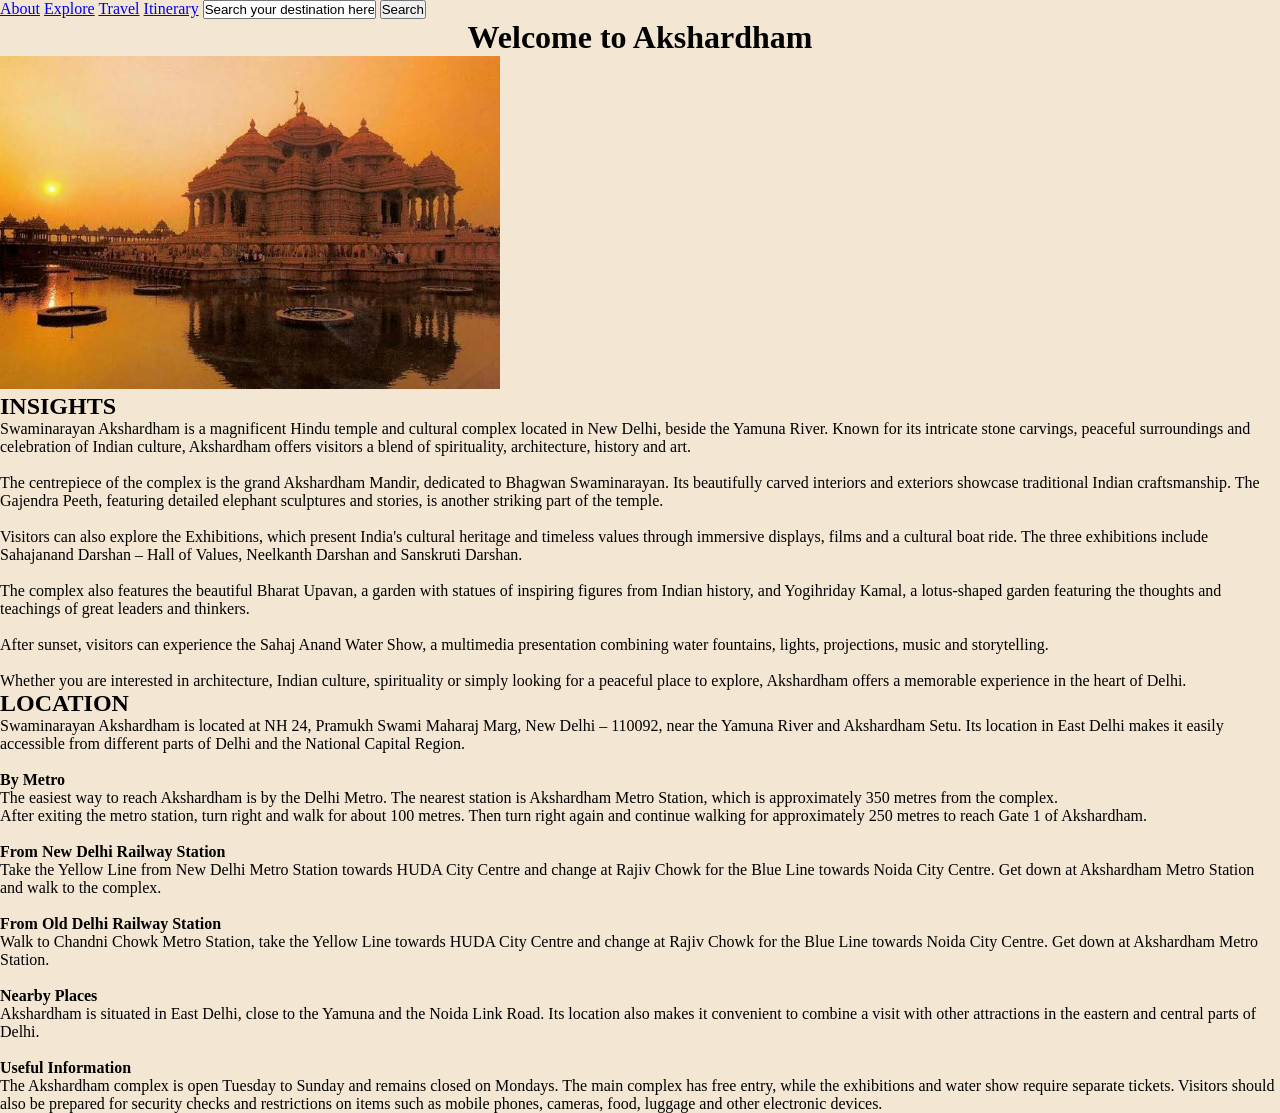
==== Akshardham.html @ da399725 "Homepage-built" ====
<!DOCTYPE html>
<html lang="en">
<head>
    <meta charset="UTF-8">
    <meta name="viewport" content="width=device-width, initial-scale=1.0">
    <title>Akshardham</title>
    <link rel="stylesheet" href="style-branch.css">
</head>
<body>
    <header>
    <div class="navbar">
        <a class="navbar-elements" href="#">About</a>
        <a class="navbar-elements" href="#">Explore</a>
        <a class="navbar-elements" href="#">Travel</a>
        <a class="navbar-elements" href="#">Itinerary</a>
        <input type="placeholder" value="Search your destination here">
        <button type="submit">Search</button>
    </div>
    </header>
    <h1>Welcome to Akshardham</h1>
<div><img src="akshardham.jpg"></img>
<h2>INSIGHTS</h2>
Swaminarayan Akshardham is a magnificent Hindu temple and cultural complex located in New Delhi, beside the Yamuna River. Known for its intricate stone carvings, peaceful surroundings and celebration of Indian culture, Akshardham offers visitors a blend of spirituality, architecture, history and art.
<br><br>The centrepiece of the complex is the grand Akshardham Mandir, dedicated to Bhagwan Swaminarayan. Its beautifully carved interiors and exteriors showcase traditional Indian craftsmanship. The Gajendra Peeth, featuring detailed elephant sculptures and stories, is another striking part of the temple.
<br><br>Visitors can also explore the Exhibitions, which present India's cultural heritage and timeless values through immersive displays, films and a cultural boat ride. The three exhibitions include Sahajanand Darshan – Hall of Values, Neelkanth Darshan and Sanskruti Darshan.
<br><br>The complex also features the beautiful Bharat Upavan, a garden with statues of inspiring figures from Indian history, and Yogihriday Kamal, a lotus-shaped garden featuring the thoughts and teachings of great leaders and thinkers.
<br><br>After sunset, visitors can experience the Sahaj Anand Water Show, a multimedia presentation combining water fountains, lights, projections, music and storytelling.
<br><br>Whether you are interested in architecture, Indian culture, spirituality or simply looking for a peaceful place to explore, Akshardham offers a memorable experience in the heart of Delhi.
</div>
<div><h2>LOCATION</h2>
Swaminarayan Akshardham is located at NH 24, Pramukh Swami Maharaj Marg, New Delhi – 110092, near the Yamuna River and Akshardham Setu. Its location in East Delhi makes it easily accessible from different parts of Delhi and the National Capital Region.
<br><br>
<b>By Metro</b>
<br>
The easiest way to reach Akshardham is by the Delhi Metro. The nearest station is Akshardham Metro Station, which is approximately 350 metres from the complex.
<br>
After exiting the metro station, turn right and walk for about 100 metres. Then turn right again and continue walking for approximately 250 metres to reach Gate 1 of Akshardham.
<br><br>
<b>From New Delhi Railway Station</b>
<br>
Take the Yellow Line from New Delhi Metro Station towards HUDA City Centre and change at Rajiv Chowk for the Blue Line towards Noida City Centre. Get down at Akshardham Metro Station and walk to the complex.
<br><br>
<b>From Old Delhi Railway Station</b>
<br>
Walk to Chandni Chowk Metro Station, take the Yellow Line towards HUDA City Centre and change at Rajiv Chowk for the Blue Line towards Noida City Centre. Get down at Akshardham Metro Station.
<br><br>
<b>Nearby Places</b>
<br>
Akshardham is situated in East Delhi, close to the Yamuna and the Noida Link Road. Its location also makes it convenient to combine a visit with other attractions in the eastern and central parts of Delhi.
<br><br>
<b>Useful Information</b>
<br>
The Akshardham complex is open Tuesday to Sunday and remains closed on Mondays. The main complex has free entry, while the exhibitions and water show require separate tickets. Visitors should also be prepared for security checks and restrictions on items such as mobile phones, cameras, food, luggage and other electronic devices.
</div>
</body>
</html>
---- style-branch.css ----
*{
    margin:0px;
    padding:0px;
}
body{
    background-color:#F3E6D3;
}
h1{
    text-align: center;
}
img{
    align-items: right;
    width: 500px;
}
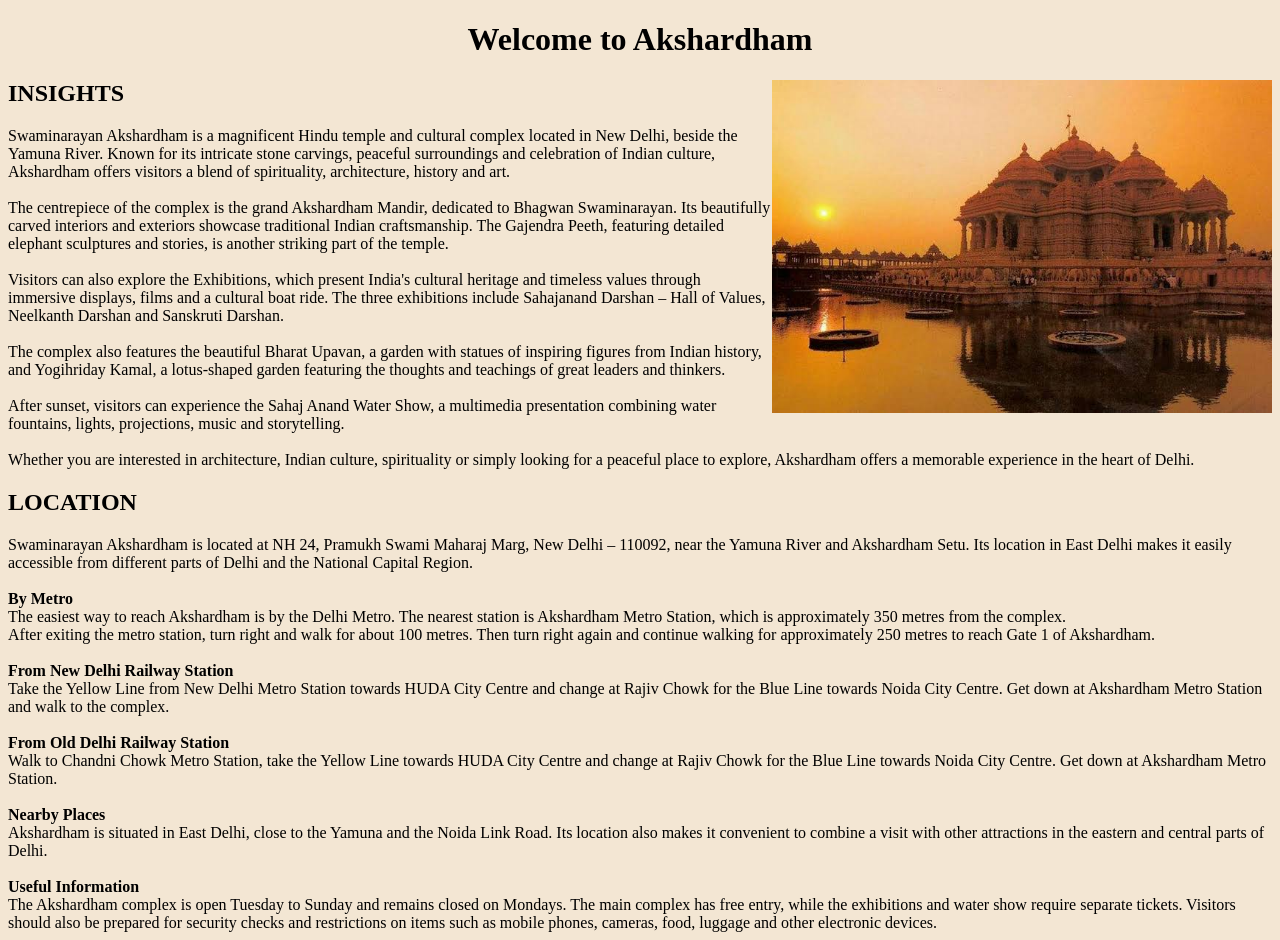
==== commit 30056c1e: "Initial changes" ====
--- a/Akshardham.html
+++ b/Akshardham.html
@@ -4,21 +4,10 @@
     <meta charset="UTF-8">
     <meta name="viewport" content="width=device-width, initial-scale=1.0">
     <title>Akshardham</title>
-    <link rel="stylesheet" href="style-branch.css">
 </head>
-<body>
-    <header>
-    <div class="navbar">
-        <a class="navbar-elements" href="#">About</a>
-        <a class="navbar-elements" href="#">Explore</a>
-        <a class="navbar-elements" href="#">Travel</a>
-        <a class="navbar-elements" href="#">Itinerary</a>
-        <input type="placeholder" value="Search your destination here">
-        <button type="submit">Search</button>
-    </div>
-    </header>
-    <h1>Welcome to Akshardham</h1>
-<div><img src="akshardham.jpg"></img>
+<body bgcolor="#F3E6D3">
+    <h1 align="center">Welcome to Akshardham</h1>
+<div><image src="akshardham.jpg" align="right" width="500px"></image>
 <h2>INSIGHTS</h2>
 Swaminarayan Akshardham is a magnificent Hindu temple and cultural complex located in New Delhi, beside the Yamuna River. Known for its intricate stone carvings, peaceful surroundings and celebration of Indian culture, Akshardham offers visitors a blend of spirituality, architecture, history and art.
 <br><br>The centrepiece of the complex is the grand Akshardham Mandir, dedicated to Bhagwan Swaminarayan. Its beautifully carved interiors and exteriors showcase traditional Indian craftsmanship. The Gajendra Peeth, featuring detailed elephant sculptures and stories, is another striking part of the temple.
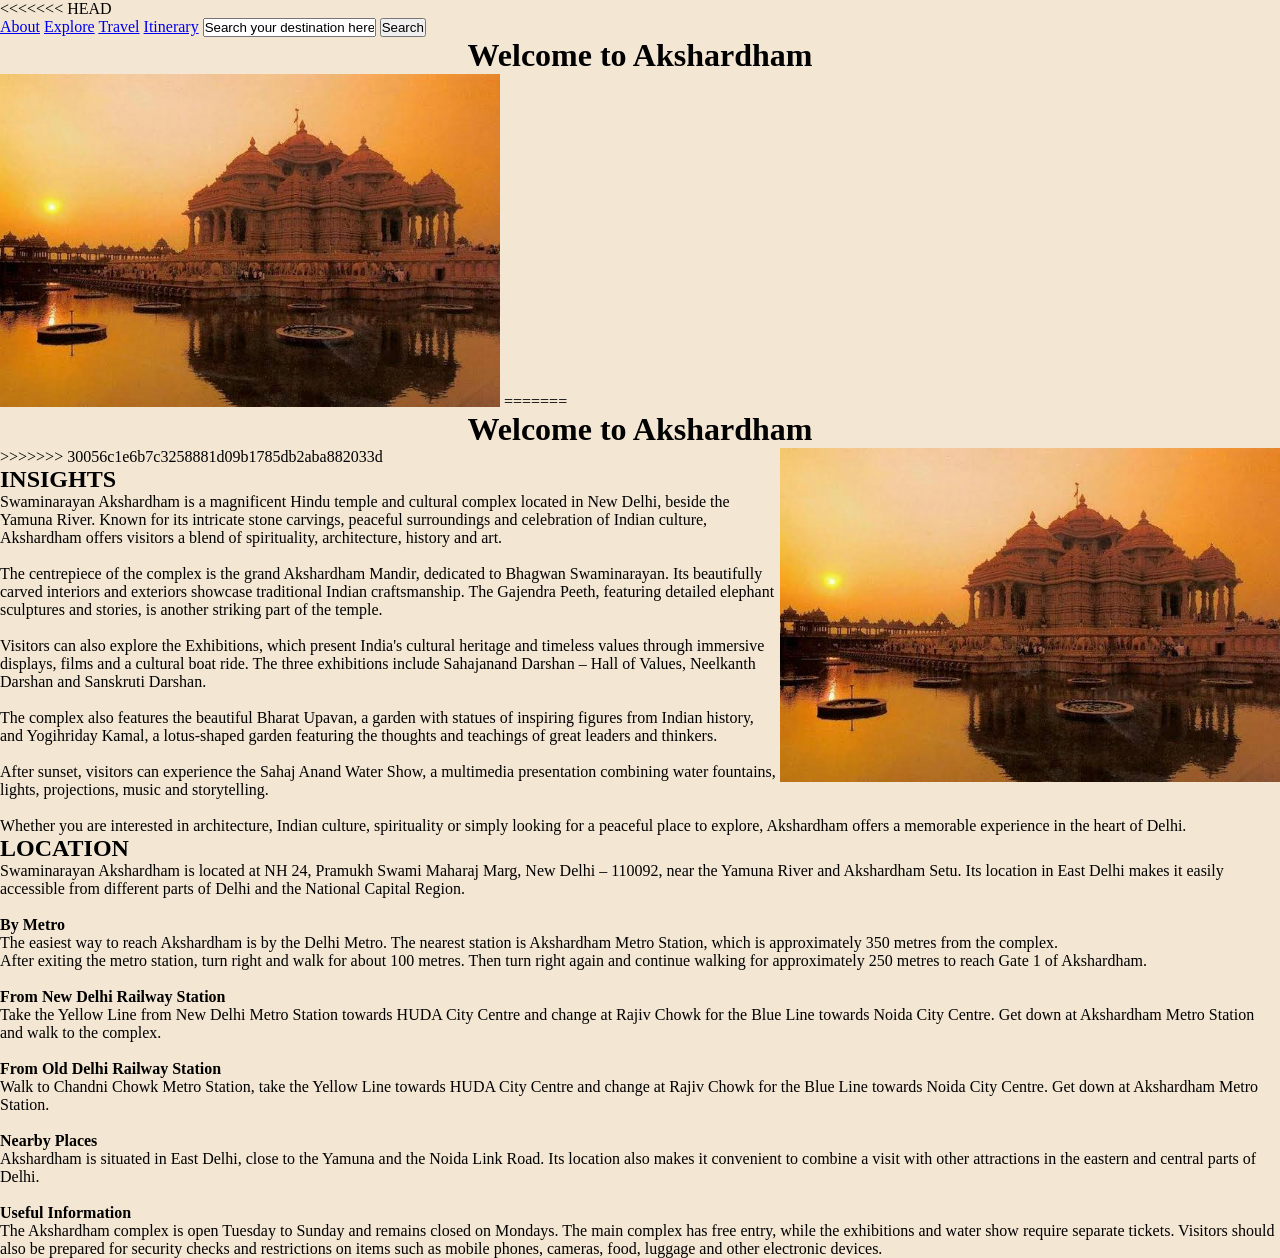
==== commit a65e4bf0: "Resolve conflicts" ====
--- a/Akshardham.html
+++ b/Akshardham.html
@@ -4,10 +4,28 @@
     <meta charset="UTF-8">
     <meta name="viewport" content="width=device-width, initial-scale=1.0">
     <title>Akshardham</title>
+<<<<<<< HEAD
+    <link rel="stylesheet" href="style-branch.css">
+</head>
+<body>
+    <header>
+    <div class="navbar">
+        <a class="navbar-elements" href="#">About</a>
+        <a class="navbar-elements" href="#">Explore</a>
+        <a class="navbar-elements" href="#">Travel</a>
+        <a class="navbar-elements" href="#">Itinerary</a>
+        <input type="placeholder" value="Search your destination here">
+        <button type="submit">Search</button>
+    </div>
+    </header>
+    <h1>Welcome to Akshardham</h1>
+<div><img src="akshardham.jpg"></img>
+=======
 </head>
 <body bgcolor="#F3E6D3">
     <h1 align="center">Welcome to Akshardham</h1>
 <div><image src="akshardham.jpg" align="right" width="500px"></image>
+>>>>>>> 30056c1e6b7c3258881d09b1785db2aba882033d
 <h2>INSIGHTS</h2>
 Swaminarayan Akshardham is a magnificent Hindu temple and cultural complex located in New Delhi, beside the Yamuna River. Known for its intricate stone carvings, peaceful surroundings and celebration of Indian culture, Akshardham offers visitors a blend of spirituality, architecture, history and art.
 <br><br>The centrepiece of the complex is the grand Akshardham Mandir, dedicated to Bhagwan Swaminarayan. Its beautifully carved interiors and exteriors showcase traditional Indian craftsmanship. The Gajendra Peeth, featuring detailed elephant sculptures and stories, is another striking part of the temple.
--- a/style-branch.css
+++ b/style-branch.css
@@ -0,0 +1,14 @@
+*{
+    margin:0px;
+    padding:0px;
+}
+body{
+    background-color:#F3E6D3;
+}
+h1{
+    text-align: center;
+}
+img{
+    align-items: right;
+    width: 500px;
+}
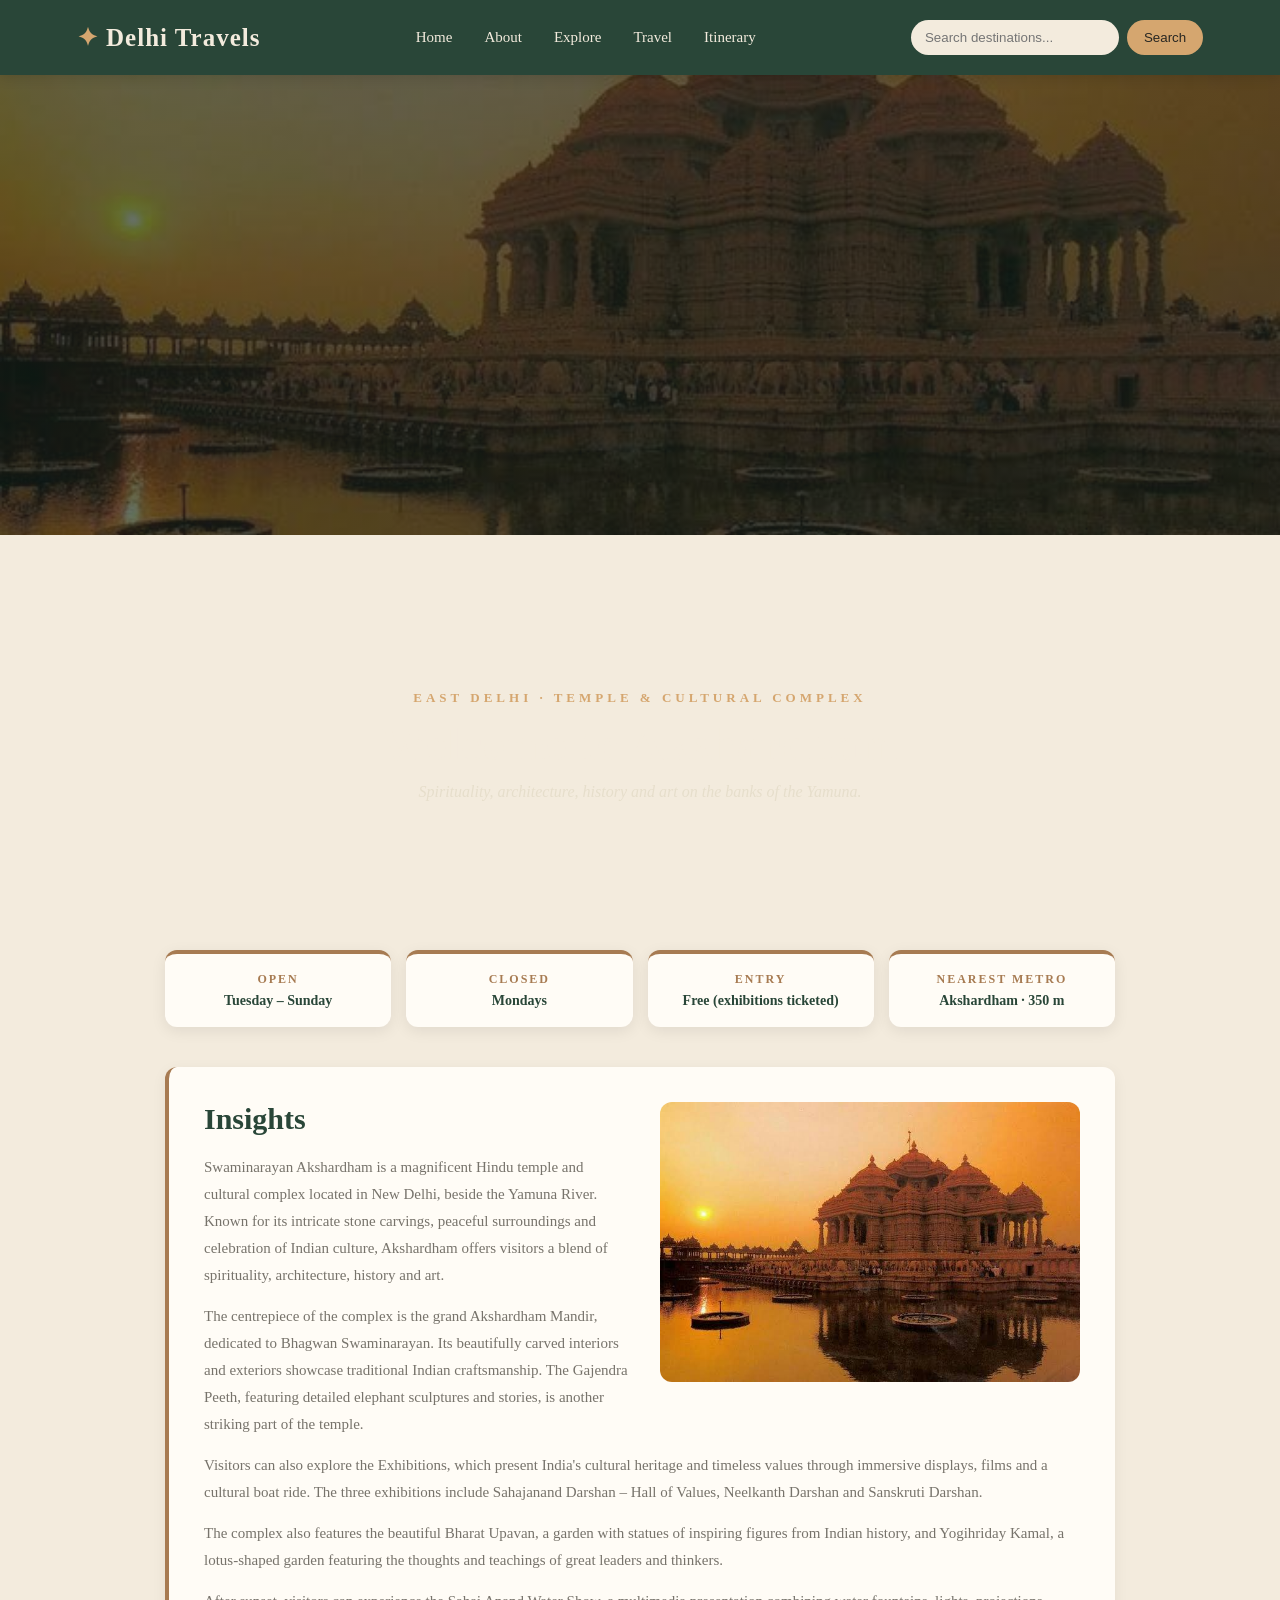
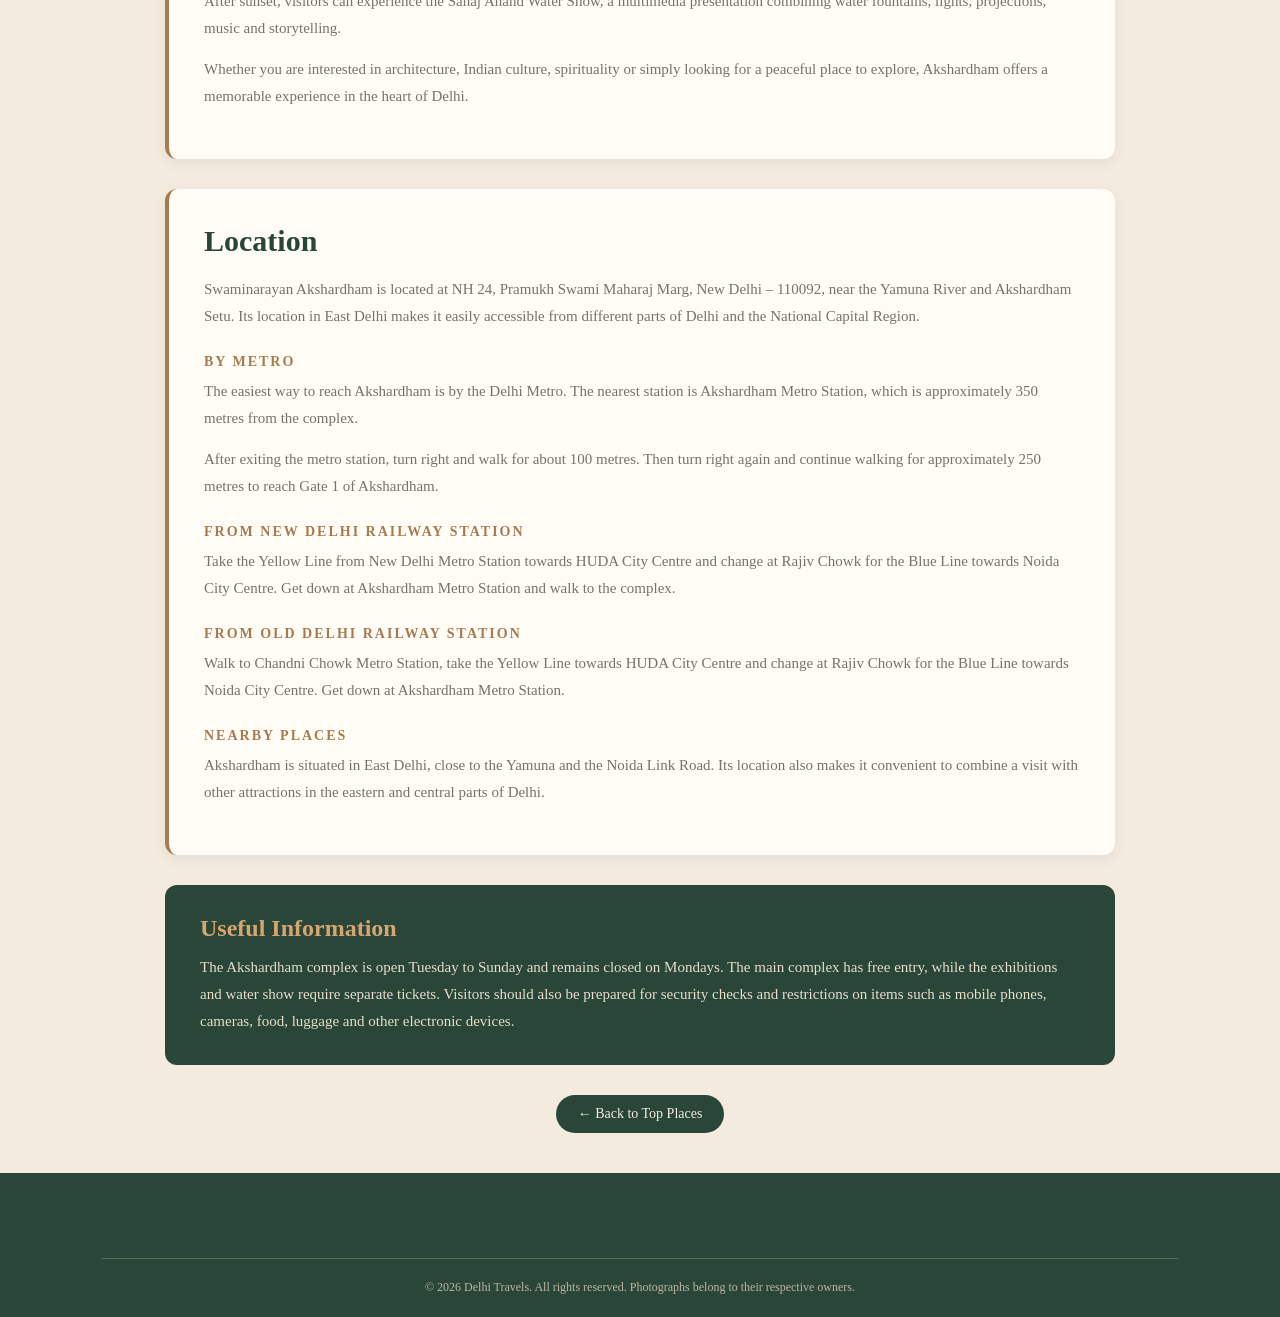
==== commit 451ce62c: "Places Webpage Addition" ====
--- a/Akshardham.html
+++ b/Akshardham.html
@@ -3,61 +3,91 @@
 <head>
     <meta charset="UTF-8">
     <meta name="viewport" content="width=device-width, initial-scale=1.0">
-    <title>Akshardham</title>
-<<<<<<< HEAD
+    <title>Akshardham | Delhi Travels</title>
+    <link rel="stylesheet" href="style-main.css">
     <link rel="stylesheet" href="style-branch.css">
 </head>
 <body>
-    <header>
-    <div class="navbar">
-        <a class="navbar-elements" href="#">About</a>
-        <a class="navbar-elements" href="#">Explore</a>
-        <a class="navbar-elements" href="#">Travel</a>
-        <a class="navbar-elements" href="#">Itinerary</a>
-        <input type="placeholder" value="Search your destination here">
-        <button type="submit">Search</button>
+
+<header class="navbar">
+    <a href="index.html#home" class="logo"><span>✦</span> Delhi Travels</a>
+
+    <div class="nav-links">
+        <a href="index.html#home">Home</a>
+        <a href="index.html#about">About</a>
+        <a href="index.html#explore">Explore</a>
+        <a href="index.html#travel">Travel</a>
+        <a href="index.html#itinerary">Itinerary</a>
     </div>
-    </header>
+
+    <div class="nav-search">
+        <input type="text" placeholder="Search destinations...">
+        <button type="button">Search</button>
+    </div>
+</header>
+
+<div class="place-hero" style="--hero-img: url('akshardham.jpg');"></div>
+
+<div class="place-hero">
+    <p class="place-subtitle">EAST DELHI · TEMPLE &amp; CULTURAL COMPLEX</p>
     <h1>Welcome to Akshardham</h1>
-<div><img src="akshardham.jpg"></img>
-=======
-</head>
-<body bgcolor="#F3E6D3">
-    <h1 align="center">Welcome to Akshardham</h1>
-<div><image src="akshardham.jpg" align="right" width="500px"></image>
->>>>>>> 30056c1e6b7c3258881d09b1785db2aba882033d
-<h2>INSIGHTS</h2>
-Swaminarayan Akshardham is a magnificent Hindu temple and cultural complex located in New Delhi, beside the Yamuna River. Known for its intricate stone carvings, peaceful surroundings and celebration of Indian culture, Akshardham offers visitors a blend of spirituality, architecture, history and art.
-<br><br>The centrepiece of the complex is the grand Akshardham Mandir, dedicated to Bhagwan Swaminarayan. Its beautifully carved interiors and exteriors showcase traditional Indian craftsmanship. The Gajendra Peeth, featuring detailed elephant sculptures and stories, is another striking part of the temple.
-<br><br>Visitors can also explore the Exhibitions, which present India's cultural heritage and timeless values through immersive displays, films and a cultural boat ride. The three exhibitions include Sahajanand Darshan – Hall of Values, Neelkanth Darshan and Sanskruti Darshan.
-<br><br>The complex also features the beautiful Bharat Upavan, a garden with statues of inspiring figures from Indian history, and Yogihriday Kamal, a lotus-shaped garden featuring the thoughts and teachings of great leaders and thinkers.
-<br><br>After sunset, visitors can experience the Sahaj Anand Water Show, a multimedia presentation combining water fountains, lights, projections, music and storytelling.
-<br><br>Whether you are interested in architecture, Indian culture, spirituality or simply looking for a peaceful place to explore, Akshardham offers a memorable experience in the heart of Delhi.
+    <p class="place-tagline">Spirituality, architecture, history and art on the banks of the Yamuna.</p>
 </div>
-<div><h2>LOCATION</h2>
-Swaminarayan Akshardham is located at NH 24, Pramukh Swami Maharaj Marg, New Delhi – 110092, near the Yamuna River and Akshardham Setu. Its location in East Delhi makes it easily accessible from different parts of Delhi and the National Capital Region.
-<br><br>
-<b>By Metro</b>
-<br>
-The easiest way to reach Akshardham is by the Delhi Metro. The nearest station is Akshardham Metro Station, which is approximately 350 metres from the complex.
-<br>
-After exiting the metro station, turn right and walk for about 100 metres. Then turn right again and continue walking for approximately 250 metres to reach Gate 1 of Akshardham.
-<br><br>
-<b>From New Delhi Railway Station</b>
-<br>
-Take the Yellow Line from New Delhi Metro Station towards HUDA City Centre and change at Rajiv Chowk for the Blue Line towards Noida City Centre. Get down at Akshardham Metro Station and walk to the complex.
-<br><br>
-<b>From Old Delhi Railway Station</b>
-<br>
-Walk to Chandni Chowk Metro Station, take the Yellow Line towards HUDA City Centre and change at Rajiv Chowk for the Blue Line towards Noida City Centre. Get down at Akshardham Metro Station.
-<br><br>
-<b>Nearby Places</b>
-<br>
-Akshardham is situated in East Delhi, close to the Yamuna and the Noida Link Road. Its location also makes it convenient to combine a visit with other attractions in the eastern and central parts of Delhi.
-<br><br>
-<b>Useful Information</b>
-<br>
-The Akshardham complex is open Tuesday to Sunday and remains closed on Mondays. The main complex has free entry, while the exhibitions and water show require separate tickets. Visitors should also be prepared for security checks and restrictions on items such as mobile phones, cameras, food, luggage and other electronic devices.
+
+<div class="quick-facts">
+    <div><strong>OPEN</strong><span>Tuesday – Sunday</span></div>
+    <div><strong>CLOSED</strong><span>Mondays</span></div>
+    <div><strong>ENTRY</strong><span>Free (exhibitions ticketed)</span></div>
+    <div><strong>NEAREST METRO</strong><span>Akshardham · 350 m</span></div>
 </div>
+
+<main class="place-content">
+
+    <section class="place-card">
+        <img src="akshardham.jpg" alt="Swaminarayan Akshardham, New Delhi">
+        <h2>Insights</h2>
+        <p>Swaminarayan Akshardham is a magnificent Hindu temple and cultural complex located in New Delhi, beside the Yamuna River. Known for its intricate stone carvings, peaceful surroundings and celebration of Indian culture, Akshardham offers visitors a blend of spirituality, architecture, history and art.</p>
+        <p>The centrepiece of the complex is the grand Akshardham Mandir, dedicated to Bhagwan Swaminarayan. Its beautifully carved interiors and exteriors showcase traditional Indian craftsmanship. The Gajendra Peeth, featuring detailed elephant sculptures and stories, is another striking part of the temple.</p>
+        <p>Visitors can also explore the Exhibitions, which present India's cultural heritage and timeless values through immersive displays, films and a cultural boat ride. The three exhibitions include Sahajanand Darshan – Hall of Values, Neelkanth Darshan and Sanskruti Darshan.</p>
+        <p>The complex also features the beautiful Bharat Upavan, a garden with statues of inspiring figures from Indian history, and Yogihriday Kamal, a lotus-shaped garden featuring the thoughts and teachings of great leaders and thinkers.</p>
+        <p>After sunset, visitors can experience the Sahaj Anand Water Show, a multimedia presentation combining water fountains, lights, projections, music and storytelling.</p>
+        <p>Whether you are interested in architecture, Indian culture, spirituality or simply looking for a peaceful place to explore, Akshardham offers a memorable experience in the heart of Delhi.</p>
+    </section>
+
+    <section class="place-card">
+        <h2>Location</h2>
+        <p>Swaminarayan Akshardham is located at NH 24, Pramukh Swami Maharaj Marg, New Delhi – 110092, near the Yamuna River and Akshardham Setu. Its location in East Delhi makes it easily accessible from different parts of Delhi and the National Capital Region.</p>
+
+        <h3>BY METRO</h3>
+        <p>The easiest way to reach Akshardham is by the Delhi Metro. The nearest station is Akshardham Metro Station, which is approximately 350 metres from the complex.</p>
+        <p>After exiting the metro station, turn right and walk for about 100 metres. Then turn right again and continue walking for approximately 250 metres to reach Gate 1 of Akshardham.</p>
+
+        <h3>FROM NEW DELHI RAILWAY STATION</h3>
+        <p>Take the Yellow Line from New Delhi Metro Station towards HUDA City Centre and change at Rajiv Chowk for the Blue Line towards Noida City Centre. Get down at Akshardham Metro Station and walk to the complex.</p>
+
+        <h3>FROM OLD DELHI RAILWAY STATION</h3>
+        <p>Walk to Chandni Chowk Metro Station, take the Yellow Line towards HUDA City Centre and change at Rajiv Chowk for the Blue Line towards Noida City Centre. Get down at Akshardham Metro Station.</p>
+
+        <h3>NEARBY PLACES</h3>
+        <p>Akshardham is situated in East Delhi, close to the Yamuna and the Noida Link Road. Its location also makes it convenient to combine a visit with other attractions in the eastern and central parts of Delhi.</p>
+    </section>
+
+    <section class="info-box">
+        <h2>Useful Information</h2>
+        <p>The Akshardham complex is open Tuesday to Sunday and remains closed on Mondays. The main complex has free entry, while the exhibitions and water show require separate tickets. Visitors should also be prepared for security checks and restrictions on items such as mobile phones, cameras, food, luggage and other electronic devices.</p>
+    </section>
+
+    <div class="back-row">
+        <a href="index.html#explore" class="btn">← Back to Top Places</a>
+    </div>
+
+</main>
+
+<footer class="site-footer">
+    <div class="footer-bottom">
+        <p>&copy; 2026 Delhi Travels. All rights reserved. Photographs belong to their respective owners.</p>
+    </div>
+</footer>
+
 </body>
 </html>
--- a/style-main.css
+++ b/style-main.css
@@ -0,0 +1,520 @@
+html { scroll-behavior: smooth; }
+section[id] { scroll-margin-top: 85px; }  
+*{
+    margin:0px;
+    padding:0px;
+}
+body{
+    background-color:#F3EBDD;
+}
+
+/* NAVBAR */
+
+.navbar {
+    height: 75px;
+    background-color: #294638;
+
+    display: flex;
+    align-items: center;
+    justify-content: space-between;
+
+    padding: 0 6%;
+
+    position: sticky;
+    top: 0;
+    z-index: 1000;
+
+    box-shadow: 0 3px 12px rgba(0,0,0,0.12);
+}
+
+.logo {
+    color: #F3EBDD;
+    font-size: 25px;
+    font-weight: bold;
+    text-decoration: none;
+    letter-spacing: 1px;
+}
+
+.logo span {
+    color: #D5A66F;
+}
+
+.nav-links {
+    display: flex;
+    align-items: center;
+    gap: 32px;
+}
+
+.nav-links a {
+    color: #F3EBDD;
+    text-decoration: none;
+    font-size: 15px;
+    transition: color 0.3s ease;
+    position: relative;
+}
+
+.nav-links a:hover {
+    color: #D5A66F;
+}
+
+.nav-links a::after {
+    content: "";
+    position: absolute;
+    width: 0;
+    height: 2px;
+    background-color: #D5A66F;
+    bottom: -7px;
+    left: 0;
+    transition: width 0.3s ease;
+}
+
+.nav-links a:hover::after {
+    width: 100%;
+}
+
+.nav-search {
+    display: flex;
+    align-items: center;
+    gap: 8px;
+}
+
+.nav-search input {
+    width: 180px;
+    padding: 10px 14px;
+    border: none;
+    outline: none;
+    border-radius: 20px;
+    background-color: #F3EBDD;
+}
+
+.nav-search button {
+    padding: 10px 17px;
+    border: none;
+    border-radius: 20px;
+    background-color: #D5A66F;
+    color: #282722;
+    cursor: pointer;
+    transition: 0.3s;
+}
+
+.nav-search button:hover {
+    background-color: #E8C99F;
+}
+
+/* HERO SECTION */
+.mainpage {
+    min-height: calc(100vh - 75px);
+    background-image: linear-gradient(rgba(20,35,28,0.65), rgba(20,35,28,0.65)), url("IndiaGate.jpg");
+    background-size: cover;
+    background-position: center;
+    display: flex;
+    flex-direction: column;
+    align-items: center;
+    justify-content: center;
+    text-align: center;
+    color: #F3EBDD;
+    padding: 40px 20px 120px;
+    position: relative;
+}
+
+.hero-badge {
+    color: #D5A66F;
+    letter-spacing: 4px;
+    font-size: 13px;
+    font-weight: bold;
+    margin-bottom: 15px;
+}
+
+.mainpage h1 { font-size: 52px; letter-spacing: 1px; }
+
+.mainpage h2 {
+    font-weight: normal;
+    font-style: italic;
+    color: #D5A66F;
+    font-size: 24px;
+    margin: 14px 0;
+}
+
+.hero-text {
+    max-width: 560px;
+    line-height: 1.8;
+    color: #E6DECB;
+    margin-bottom: 30px;
+}
+
+.hero-buttons { display: flex; gap: 15px; flex-wrap: wrap; justify-content: center; }
+
+.hero-btn, .hero-btn-outline {
+    padding: 13px 30px;
+    border-radius: 30px;
+    text-decoration: none;
+    font-size: 15px;
+    transition: 0.3s ease;
+}
+
+.hero-btn { background-color: #D5A66F; color: #282722; }
+.hero-btn:hover { background-color: #E8C99F; }
+
+.hero-btn-outline { border: 2px solid #F3EBDD; color: #F3EBDD; }
+.hero-btn-outline:hover { background-color: #F3EBDD; color: #294638; }
+
+/* HERO STATS STRIP */
+.hero-stats {
+    position: absolute;
+    bottom: 0;
+    left: 0;
+    width: 100%;
+    display: flex;
+    justify-content: space-around;
+    padding: 22px 6%;
+    background-color: rgba(41,70,56,0.92);
+}
+
+.hero-stats div { display: flex; flex-direction: column; gap: 4px; }
+.hero-stats strong { color: #D5A66F; font-size: 24px; }
+.hero-stats span { font-size: 12px; letter-spacing: 1px; color: #E6DECB; }
+
+.mainpage {
+    height: 500px;
+    background-image: linear-gradient(rgba(0,0,0,0.45), rgba(0,0,0,0.45)), url("HomePage.png");
+    background-size: cover;
+    background-position: center;
+    display: flex;
+    flex-direction: column;
+    align-items: center;
+    justify-content: center;
+    text-align: center;
+    color: #F3EBDD;
+    padding: 0 20px;
+}
+.mainpage h2 { font-weight: normal; font-style: italic; margin-top: 12px; }
+
+.history-section {
+    padding: 70px 8%;
+    background-color: #F3EBDD;
+}
+
+.history-heading {
+    text-align: center;
+    max-width: 650px;
+    margin: 0 auto 50px;
+}
+
+.history-subtitle {
+    color: #A77B52;
+    letter-spacing: 3px;
+    font-size: 13px;
+    font-weight: bold;
+}
+
+.history-heading h2 {
+    color: #294638;
+    font-size: 36px;
+    margin: 12px 0;
+}
+
+.history-heading p {
+    color: #77736B;
+    line-height: 1.7;
+}
+
+.history-container {
+    display: grid;
+    grid-template-columns: repeat(3, 1fr);
+    gap: 25px;
+}
+
+.history-card {
+    background-color: #FFFCF6;
+    padding: 25px;
+    border-radius: 12px;
+    border-left: 4px solid #A77B52;
+    box-shadow: 0px 4px 15px rgba(0,0,0,0.06);
+    transition: transform 0.3s ease;
+}
+
+.history-card:hover {
+    transform: translateY(-6px);
+}
+
+.period {
+    color: #A77B52;
+    font-size: 12px;
+    font-weight: bold;
+    letter-spacing: 1.5px;
+}
+
+.history-card h3 {
+    color: #294638;
+    font-size: 22px;
+    margin: 15px 0;
+}
+
+.history-card p {
+    color: #77736B;
+    font-size: 14px;
+    line-height: 1.8;
+}
+
+/* PHOTO GALLERY */
+
+.photo-card {         
+    display: block;
+    text-decoration: none;
+}
+.photo-card:hover h3 { color: #D5A66F; }
+
+.gallery-heading {
+    text-align: center;
+    margin-bottom: 40px;
+    padding: 0 20px;
+}
+
+.gallery-subtitle {
+    color: #A77B52;
+    font-size: 13px;
+    font-weight: bold;
+    letter-spacing: 3px;
+}
+
+.gallery-heading h2 {
+    color: #294638;
+    font-size: 36px;
+    margin: 12px 0;
+}
+
+.gallery-heading p {
+    color: #77736B;
+}
+
+.gallery {
+    width: 100%;
+    overflow: hidden;
+}
+
+.photo-track {
+    display: flex;
+    width: max-content;
+    animation: scroll 30s linear infinite;
+}
+
+.photo-group {
+    display: flex;
+    gap: 20px;
+    padding-right: 20px;
+}
+
+.photo-card {
+    width: 280px;
+    height: 220px;
+    position: relative;
+    flex-shrink: 0;
+    border-radius: 12px;
+    overflow: hidden;
+}
+
+.photo-card img {
+    width: 100%;
+    height: 100%;
+    object-fit: cover;
+    transition: transform 0.5s ease;
+}
+
+.photo-card:hover img {
+    transform: scale(1.1);
+}
+
+.photo-card h3 {
+    position: absolute;
+    bottom: 0;
+    left: 0;
+    width: 100%;
+    padding: 20px 15px;
+    box-sizing: border-box;
+    color: white;
+    font-size: 20px;
+
+    background: linear-gradient(
+        transparent,
+        rgba(0,0,0,0.8)
+    );
+}
+
+/*Animation*/
+
+@keyframes scroll {
+    from {
+        transform: translateX(0);
+    }
+
+    to {
+        transform: translateX(-50%);
+    }
+}
+
+.gallery:hover .photo-track {
+    animation-play-state: paused;
+}
+
+@media (prefers-reduced-motion: reduce) {
+    .photo-track {
+        animation: none;
+    }
+}
+
+.section-heading { text-align: center; max-width: 650px; margin: 0 auto 45px; }
+.section-subtitle { color: #A77B52; letter-spacing: 3px; font-size: 13px; font-weight: bold; }
+.section-heading h2 { color: #294638; font-size: 36px; margin: 12px 0; }
+.section-heading p { color: #77736B; line-height: 1.7; }
+
+.btn {
+    display: inline-block;
+    padding: 11px 22px;
+    background-color: #294638;
+    color: #F3EBDD;
+    text-decoration: none;
+    border: none;
+    border-radius: 25px;
+    font-size: 14px;
+    cursor: pointer;
+    transition: background-color 0.3s ease;
+}
+.btn:hover { background-color: #A77B52; }
+
+.travel-section { padding: 70px 8%; background-color: #EAE0CC; }
+.travel-container { display: grid; grid-template-columns: repeat(4, 1fr); gap: 25px; }
+.travel-card {
+    background-color: #FFFCF6;
+    padding: 30px 22px;
+    border-radius: 12px;
+    text-align: center;
+    border-top: 4px solid #A77B52;
+    box-shadow: 0 4px 15px rgba(0,0,0,0.06);
+    transition: transform 0.3s ease;
+}
+.travel-card:hover { transform: translateY(-6px); }
+.travel-icon { font-size: 40px; margin-bottom: 10px; }
+.travel-card h3 { color: #294638; margin-bottom: 10px; }
+.travel-card p { color: #77736B; font-size: 14px; line-height: 1.7; margin-bottom: 20px; }
+
+/* ITINERARY */
+.itinerary-section { padding: 70px 8%; background-color: #F3EBDD; }
+.itinerary-form {
+    max-width: 850px;
+    margin: 0 auto;
+    background-color: #FFFCF6;
+    padding: 35px;
+    border-radius: 12px;
+    border-left: 4px solid #A77B52;
+    box-shadow: 0 4px 15px rgba(0,0,0,0.06);
+    display: grid;
+    grid-template-columns: repeat(2, 1fr);
+    gap: 22px;
+}
+.form-group { display: flex; flex-direction: column; gap: 8px; }
+.form-group label, .form-group legend { color: #294638; font-weight: bold; font-size: 14px; }
+.form-group select {
+    padding: 11px;
+    border: 1px solid #D5C9B2;
+    border-radius: 8px;
+    background-color: #F3EBDD;
+    color: #282722;
+}
+.choices { grid-column: 1 / -1; border: none; flex-direction: row; flex-wrap: wrap; gap: 18px; }
+.choices legend { width: 100%; margin-bottom: 8px; }
+.choices label { font-weight: normal; color: #77736B; }
+.form-btn { grid-column: 1 / -1; justify-self: center; padding: 13px 34px; font-size: 15px; }
+
+/* FOOTER */
+.site-footer { background-color: #294638; color: #F3EBDD; padding: 50px 8% 20px; }
+.footer-container { display: grid; grid-template-columns: 2fr 1fr 1fr; gap: 40px; }
+.footer-col h3 { font-size: 22px; margin-bottom: 12px; }
+.footer-col h3 span { color: #D5A66F; }
+.footer-col h4 { color: #D5A66F; margin-bottom: 12px; }
+.footer-col p { font-size: 14px; line-height: 1.7; color: #D8D0BF; }
+.footer-col a { display: block; color: #F3EBDD; text-decoration: none; font-size: 14px; margin-bottom: 8px; }
+.footer-col a:hover { color: #D5A66F; }
+.footer-bottom {
+    margin-top: 35px;
+    padding-top: 18px;
+    border-top: 1px solid rgba(243,235,221,0.25);
+    text-align: center;
+    font-size: 12px;
+    line-height: 1.7;
+    color: #BDB5A3;
+}
+
+/* PLACE PAGES */
+.place-page { max-width: 850px; margin: 50px auto; padding: 0 20px; }
+.place-page h1 { color: #294638; margin-bottom: 20px; }
+.place-page img { width: 100%; border-radius: 12px; margin-bottom: 20px; }
+.place-page p { color: #77736B; line-height: 1.8; margin-bottom: 12px; }
+
+/* MOBILE RESPONSIVENESS */
+
+@media (max-width: 768px) {
+    .history-container {
+        grid-template-columns: repeat(2, 1fr);
+    }
+}
+
+@media (max-width: 480px) {
+    .history-container {
+        grid-template-columns: 1fr;
+    }
+}
+
+@media (max-width: 900px) {
+    .travel-container { grid-template-columns: repeat(2, 1fr); }
+    .footer-container { grid-template-columns: 1fr; }
+}
+@media (max-width: 600px) {
+    .travel-container, .itinerary-form { grid-template-columns: 1fr; }
+}
+
+/* ONE SECTION AT A TIME */
+.page {
+    display: none;                         /* all sections hidden by default */
+    min-height: calc(100vh - 75px);        /* selected section fills the screen */
+}
+
+.page:target {
+    display: block;                        /* show only the clicked section */
+}
+
+/* hide the hero when any section is open */
+body:has(.page:target) .mainpage {
+    display: none;
+}
+
+/* SMOOTH FADE-IN */
+.page:target,
+.mainpage {
+    animation: pageFade 0.6s ease;
+}
+
+@keyframes pageFade {
+    from { opacity: 0; transform: translateY(20px); }
+    to   { opacity: 1; transform: translateY(0); }
+}
+
+/* HIGHLIGHT THE ACTIVE NAV LINK */
+body:has(#about:target)     .nav-links a[href="#about"],
+body:has(#explore:target)   .nav-links a[href="#explore"],
+body:has(#travel:target)    .nav-links a[href="#travel"],
+body:has(#itinerary:target) .nav-links a[href="#itinerary"],
+body:not(:has(.page:target)) .nav-links a[href="#home"] {
+    color: #D5A66F;
+}
+
+/* MOBILE + ACCESSIBILITY */
+@media (max-width: 768px) {
+    .mainpage h1 { font-size: 34px; }
+    .mainpage h2 { font-size: 18px; }
+    .hero-stats { flex-wrap: wrap; gap: 15px; position: static; margin-top: 40px; }
+    .mainpage { padding-bottom: 40px; }
+}
+
+@media (prefers-reduced-motion: reduce) {
+    .page:target, .mainpage { animation: none; }
+}
--- a/style-branch.css
+++ b/style-branch.css
@@ -3,12 +3,100 @@
     padding:0px;
 }
 body{
-    background-color:#F3E6D3;
+    background-color:#F3EBDD;
 }
 h1{
     text-align: center;
 }
-img{
-    align-items: right;
-    width: 500px;
+
+/* BANNER */
+.place-hero {
+    min-height: 340px;
+    background-image: linear-gradient(rgba(20,35,28,0.65), rgba(20,35,28,0.65)), var(--hero-img);
+    background-size: cover;
+    background-position: center;
+    display: flex;
+    flex-direction: column;
+    align-items: center;
+    justify-content: center;
+    text-align: center;
+    color: #F3EBDD;
+    padding: 40px 20px 80px;
+}
+.place-hero h1 { font-size: 46px; letter-spacing: 1px; }
+.place-subtitle { color: #D5A66F; letter-spacing: 4px; font-size: 13px; font-weight: bold; margin-bottom: 12px; }
+.place-tagline { color: #E6DECB; font-style: italic; margin-top: 12px; }
+
+/* QUICK FACTS STRIP */
+.quick-facts {
+    max-width: 950px;
+    margin: -45px auto 0;
+    padding: 0 20px;
+    position: relative;
+    display: grid;
+    grid-template-columns: repeat(4, 1fr);
+    gap: 15px;
+}
+.quick-facts div {
+    background-color: #FFFCF6;
+    border-top: 4px solid #A77B52;
+    border-radius: 12px;
+    padding: 18px 12px;
+    text-align: center;
+    box-shadow: 0 4px 15px rgba(0,0,0,0.08);
+    display: flex;
+    flex-direction: column;
+    gap: 6px;
+}
+.quick-facts strong { color: #A77B52; font-size: 12px; letter-spacing: 2px; }
+.quick-facts span { color: #294638; font-size: 14px; font-weight: bold; }
+
+/* MAIN CONTENT */
+.place-content { max-width: 950px; margin: 40px auto; padding: 0 20px; }
+
+.place-card {
+    background-color: #FFFCF6;
+    padding: 35px;
+    border-radius: 12px;
+    border-left: 4px solid #A77B52;
+    box-shadow: 0 4px 15px rgba(0,0,0,0.06);
+    margin-bottom: 30px;
+}
+.place-card::after { content: ""; display: block; clear: both; }   /* contains the floated image */
+
+.place-card h2 { color: #294638; font-size: 30px; margin-bottom: 18px; }
+.place-card h3 { color: #A77B52; font-size: 14px; letter-spacing: 2px; margin: 24px 0 8px; }
+.place-card p  { color: #77736B; font-size: 15px; line-height: 1.8; margin-bottom: 14px; }
+
+/* image floats right inside the Insights card */
+.place-card img {
+    float: right;
+    width: 420px;
+    max-width: 100%;
+    margin: 0 0 20px 28px;
+    border-radius: 12px;
+}
+
+/* USEFUL INFORMATION BOX */
+.info-box {
+    background-color: #294638;
+    color: #F3EBDD;
+    padding: 30px 35px;
+    border-radius: 12px;
+    margin-bottom: 30px;
+}
+.info-box h2 { color: #D5A66F; font-size: 24px; margin-bottom: 12px; }
+.info-box p  { line-height: 1.8; font-size: 15px; color: #E6DECB; }
+
+.back-row { text-align: center; }
+
+/* MOBILE */
+@media (max-width: 768px) {
+    .quick-facts { grid-template-columns: repeat(2, 1fr); }
+    .place-card img { float: none; display: block; width: 100%; margin: 0 0 20px; }
+    .place-hero h1 { font-size: 32px; }
+}
+@media (max-width: 480px) {
+    .quick-facts { grid-template-columns: 1fr; }
+    .place-card { padding: 25px 20px; }
 }
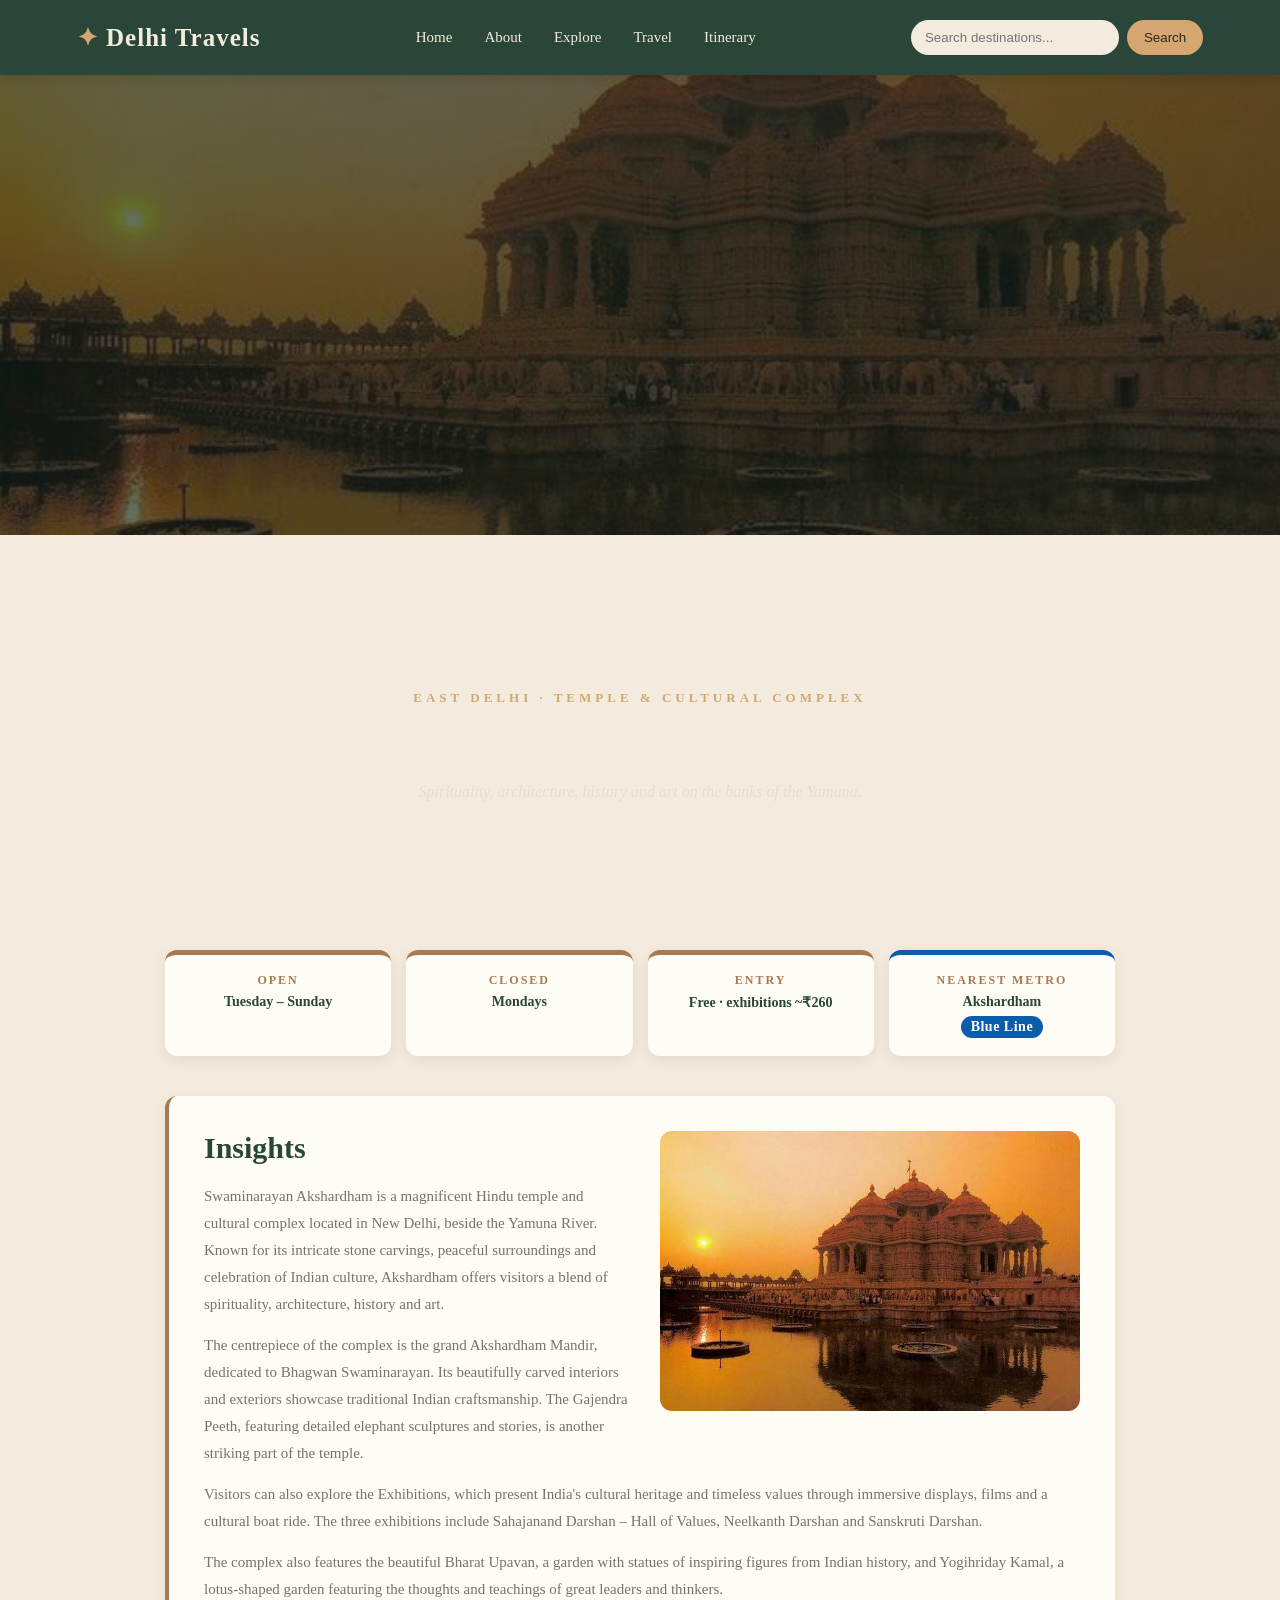
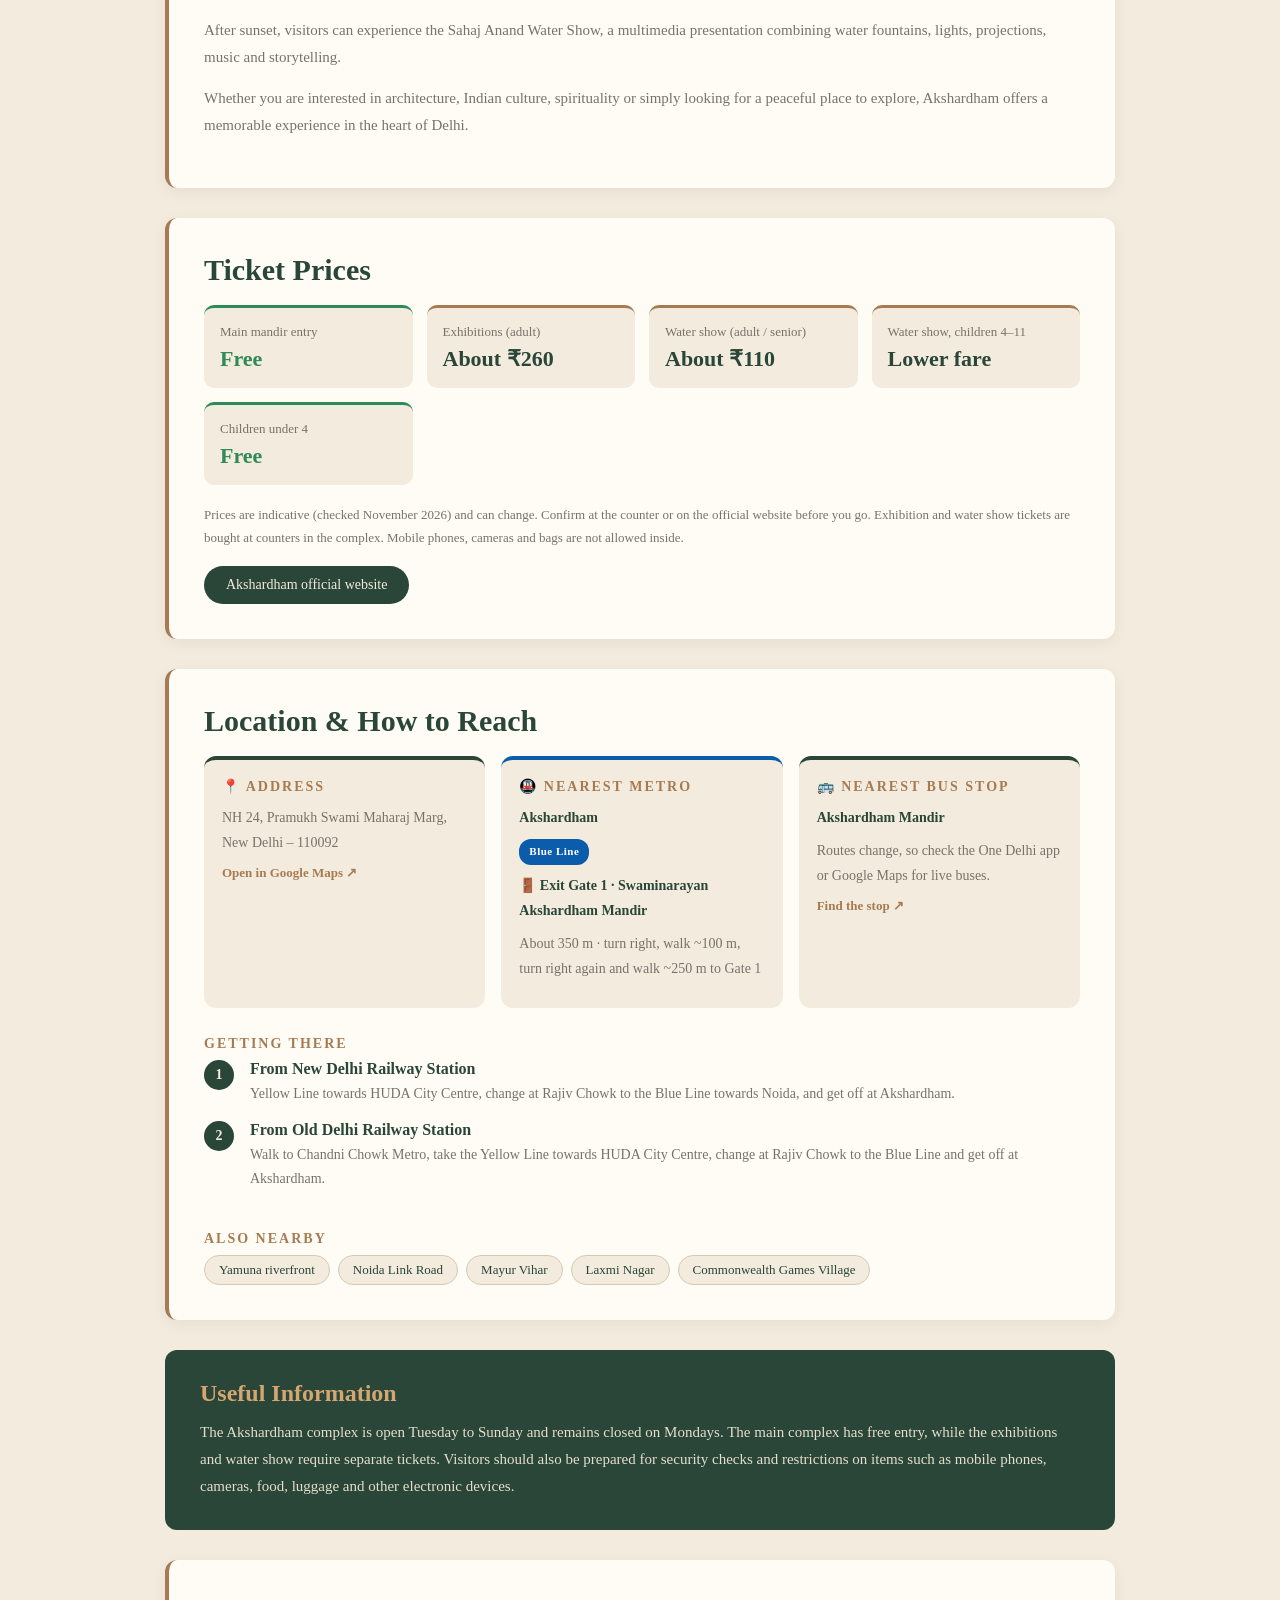
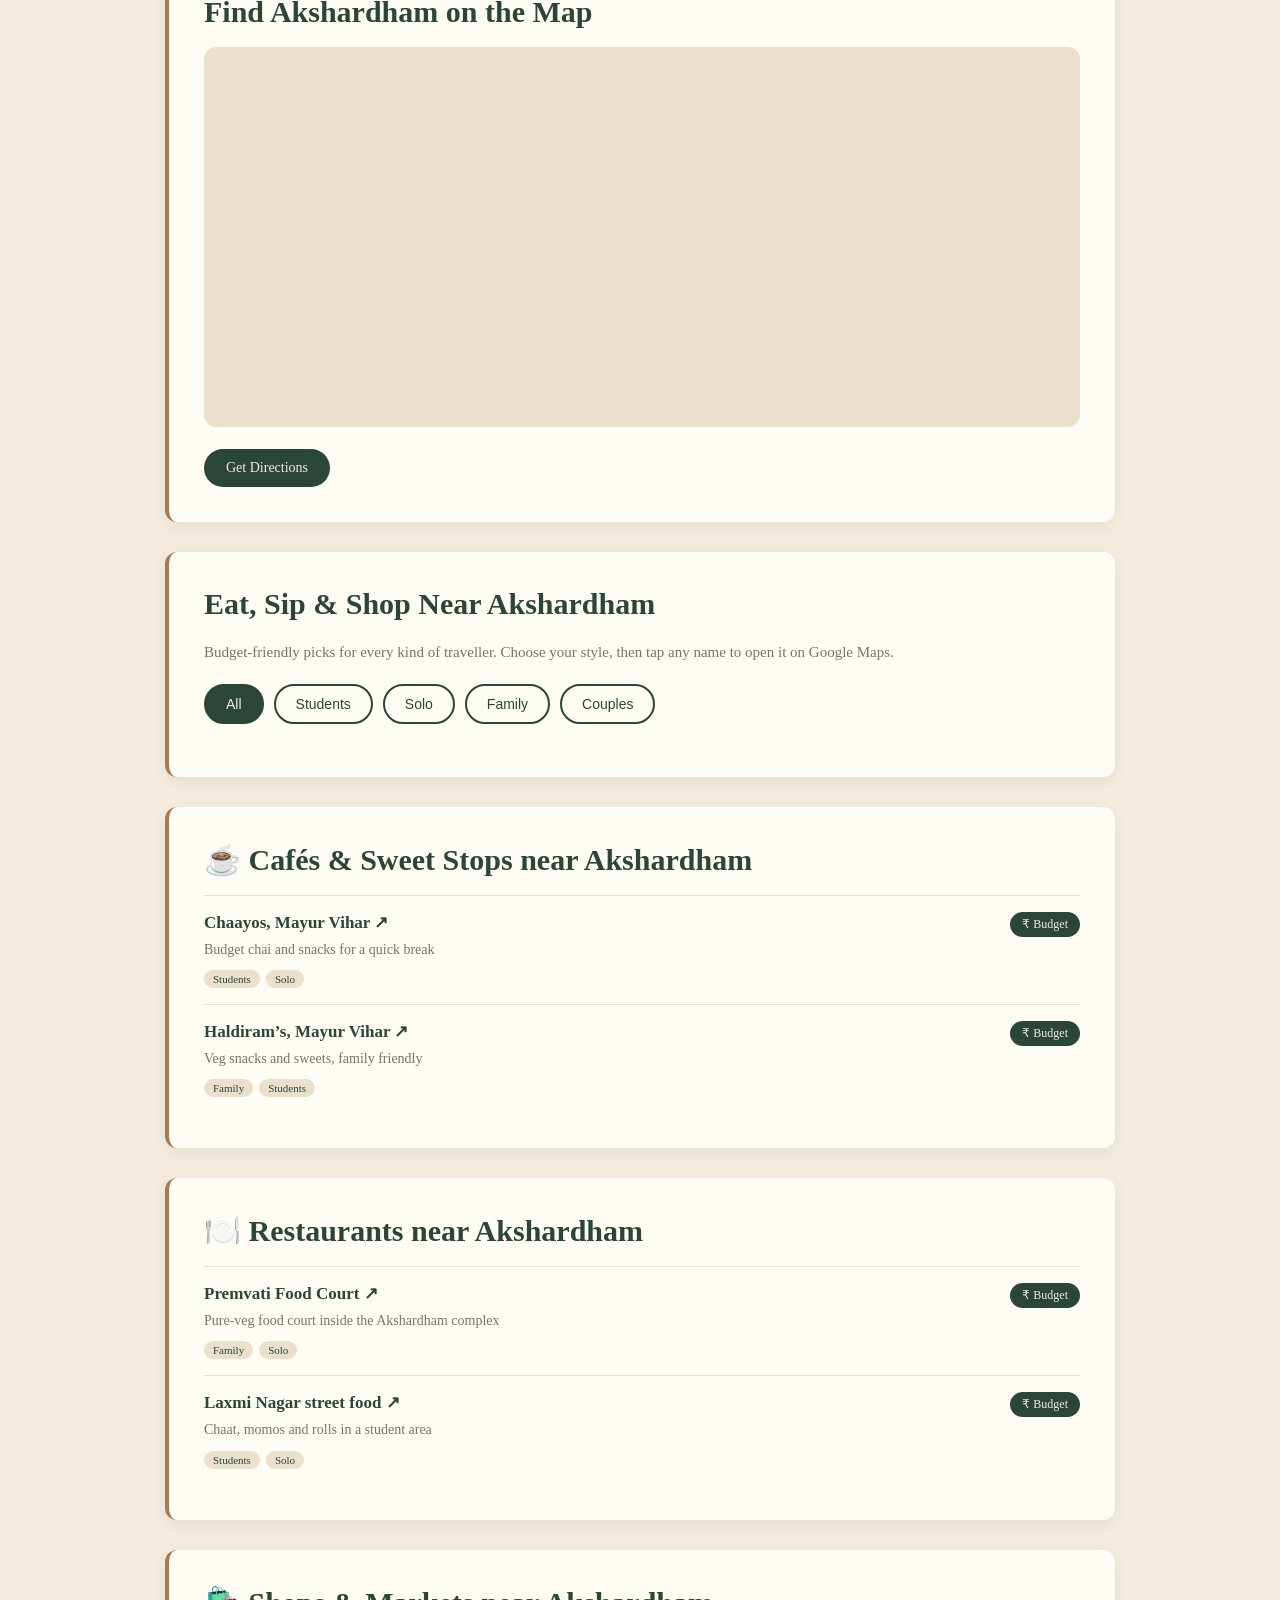
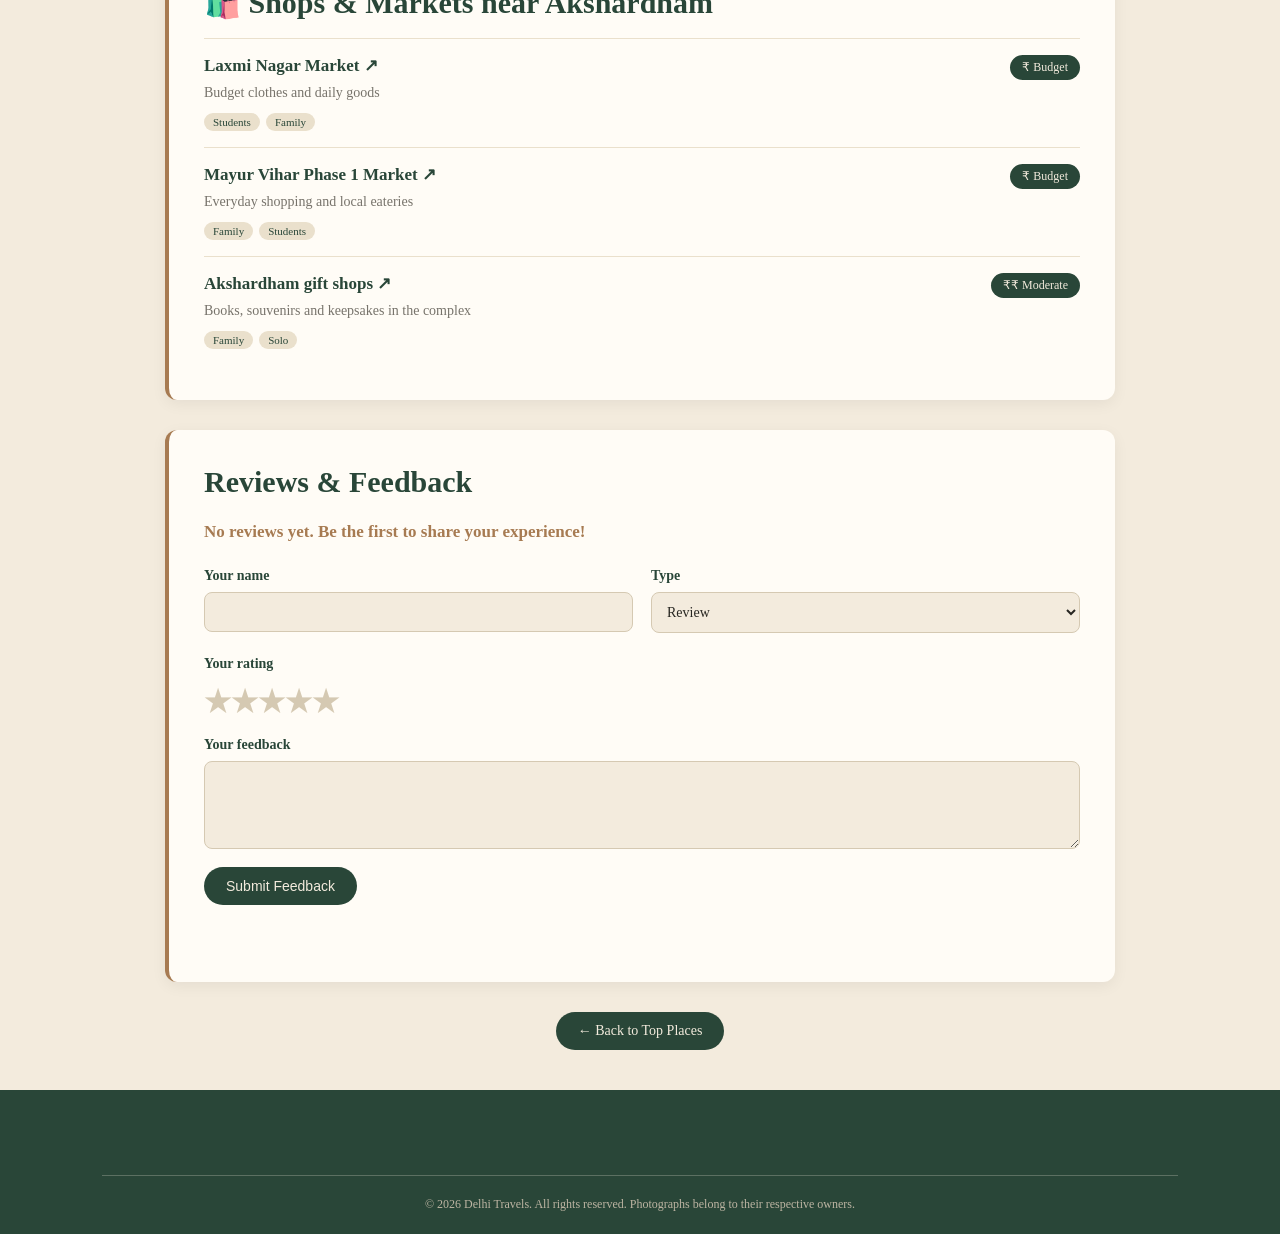
==== commit 55512977: "Added Functionality" ====
--- a/Akshardham.html
+++ b/Akshardham.html
@@ -6,6 +6,7 @@
     <title>Akshardham | Delhi Travels</title>
     <link rel="stylesheet" href="style-main.css">
     <link rel="stylesheet" href="style-branch.css">
+    <script src="script-branch.js" defer></script>
 </head>
 <body>
 
@@ -83,6 +84,71 @@
 
 </main>
 
+<div class="place-extras" data-place="India Gate, New Delhi">
+
+    <!-- MAP -->
+    <section class="place-card">
+        <h2>Find <span class="place-name"></span> on the Map</h2>
+        <iframe class="map-frame" id="place-map" title="Map" loading="lazy"></iframe>
+        <a id="directions-link" class="btn" href="#" target="_blank" rel="noopener">Get Directions</a>
+    </section>
+
+    <!-- NEARBY -->
+    <section class="place-card">
+        <h2>Explore Near <span class="place-name"></span></h2>
+        <p>Find cafes, restaurants and shops around this place.</p>
+        <div class="nearby-tabs">
+            <button type="button" class="nearby-tab active" data-type="cafes">☕ Cafes</button>
+            <button type="button" class="nearby-tab" data-type="restaurants">🍽️ Restaurants</button>
+            <button type="button" class="nearby-tab" data-type="shops">🛍️ Shops</button>
+        </div>
+        <iframe class="map-frame" id="nearby-map" title="Nearby places" loading="lazy"></iframe>
+        <a id="nearby-link" class="btn" href="#" target="_blank" rel="noopener">Open in Google Maps</a>
+    </section>
+
+    <!-- REVIEWS -->
+    <section class="place-card">
+        <h2>Reviews &amp; Feedback</h2>
+        <p class="review-summary" id="review-summary"></p>
+
+        <form class="review-form" id="review-form">
+            <div class="form-group">
+                <label for="r-name">Your name</label>
+                <input type="text" id="r-name" name="name" maxlength="40" required>
+            </div>
+            <div class="form-group">
+                <label for="r-type">Type</label>
+                <select id="r-type" name="type">
+                    <option>Review</option>
+                    <option>Suggestion</option>
+                    <option>Report incorrect information</option>
+                </select>
+            </div>
+            <div class="form-group full">
+                <p class="field-label">Your rating</p>
+                <div class="star-input">
+                    <input type="radio" id="s5" name="rating" value="5"><label for="s5">★</label>
+                    <input type="radio" id="s4" name="rating" value="4"><label for="s4">★</label>
+                    <input type="radio" id="s3" name="rating" value="3"><label for="s3">★</label>
+                    <input type="radio" id="s2" name="rating" value="2"><label for="s2">★</label>
+                    <input type="radio" id="s1" name="rating" value="1"><label for="s1">★</label>
+                </div>
+            </div>
+            <div class="form-group full">
+                <label for="r-text">Your feedback</label>
+                <textarea id="r-text" name="text" rows="4" maxlength="500" required></textarea>
+            </div>
+            <div class="full">
+                <button type="submit" class="btn">Submit Feedback</button>
+                <p id="review-msg" role="status"></p>
+            </div>
+        </form>
+
+        <div id="review-list"></div>
+    </section>
+
+</div>
+
 <footer class="site-footer">
     <div class="footer-bottom">
         <p>&copy; 2026 Delhi Travels. All rights reserved. Photographs belong to their respective owners.</p>
--- a/style-main.css
+++ b/style-main.css
@@ -517,4 +517,76 @@
 
 @media (prefers-reduced-motion: reduce) {
     .page:target, .mainpage { animation: none; }
+}
+
+/* STOP SIDEWAYS SCROLL */
+html { overflow-x: hidden; }
+
+/* ONE SECTION AT A TIME (controlled by script.js) */
+.page { display: none; min-height: calc(100vh - 75px); }
+.page.active { display: block; animation: pageFade 0.6s ease; }
+.mainpage { animation: pageFade 0.6s ease; }
+.mainpage.is-hidden { display: none; }
+
+@keyframes pageFade {
+    from { opacity: 0; transform: translateY(20px); }
+    to   { opacity: 1; transform: translateY(0); }
+}
+
+/* ACTIVE NAV LINK */
+.nav-links a.current { color: #D5A66F; }
+.nav-links a.current::after { width: 100%; }
+
+/* TRAVEL: two buttons on one card */
+.btn-row { display: flex; gap: 10px; justify-content: center; flex-wrap: wrap; }
+
+/* SEARCH MESSAGE (toast) */
+#toast {
+    position: fixed;
+    left: 50%;
+    bottom: 30px;
+    transform: translate(-50%, 20px);
+    background-color: #294638;
+    color: #F3EBDD;
+    border-left: 4px solid #D5A66F;
+    padding: 14px 22px;
+    border-radius: 10px;
+    box-shadow: 0 6px 20px rgba(0,0,0,0.25);
+    opacity: 0;
+    pointer-events: none;
+    transition: 0.4s ease;
+    z-index: 2000;
+    max-width: 90%;
+}
+#toast.show { opacity: 1; transform: translate(-50%, 0); }
+
+/* ITINERARY RESULT */
+.itinerary-result { max-width: 850px; margin: 35px auto 0; }
+.plan-day, .plan-notes {
+    border-radius: 12px;
+    padding: 25px 30px;
+    margin-bottom: 20px;
+    box-shadow: 0 4px 15px rgba(0,0,0,0.06);
+}
+.plan-day { background-color: #FFFCF6; border-left: 4px solid #A77B52; }
+.plan-day h3 { color: #294638; margin-bottom: 12px; }
+.plan-stop { display: flex; gap: 18px; padding: 12px 0; border-bottom: 1px solid #EAE0CC; }
+.plan-stop:last-child { border-bottom: none; }
+.plan-time { min-width: 85px; color: #A77B52; font-weight: bold; font-size: 14px; }
+.plan-stop a { color: #294638; font-weight: bold; text-decoration: none; }
+.plan-stop a:hover { color: #A77B52; }
+.plan-stop span { display: block; color: #77736B; font-size: 13px; margin-top: 3px; }
+.plan-notes { background-color: #294638; color: #E6DECB; }
+.plan-notes h3 { color: #D5A66F; margin-bottom: 8px; }
+.plan-notes li { margin: 6px 0 6px 18px; line-height: 1.6; font-size: 14px; }
+
+/* MOBILE + ACCESSIBILITY */
+@media (max-width: 768px) {
+    .mainpage h1 { font-size: 34px; }
+    .mainpage h2 { font-size: 18px; }
+    .hero-stats { flex-wrap: wrap; gap: 15px; position: static; margin-top: 40px; }
+    .mainpage { padding-bottom: 40px; }
+}
+@media (prefers-reduced-motion: reduce) {
+    .page.active, .mainpage { animation: none; }
 }
--- a/style-branch.css
+++ b/style-branch.css
@@ -99,4 +99,121 @@
 @media (max-width: 480px) {
     .quick-facts { grid-template-columns: 1fr; }
     .place-card { padding: 25px 20px; }
+}
+
+/* MAP + NEARBY */
+.map-frame {
+    width: 100%;
+    height: 380px;
+    border: 0;
+    border-radius: 12px;
+    margin-bottom: 18px;
+    background-color: #EAE0CC;
+}
+.nearby-tabs { display: flex; gap: 10px; flex-wrap: wrap; margin: 18px 0; }
+.nearby-tab {
+    padding: 10px 20px;
+    border: 2px solid #294638;
+    border-radius: 25px;
+    background: transparent;
+    color: #294638;
+    font-size: 14px;
+    cursor: pointer;
+    transition: 0.3s ease;
+}
+.nearby-tab:hover, .nearby-tab.active { background-color: #294638; color: #F3EBDD; }
+
+/* REVIEWS */
+.review-summary { color: #A77B52 !important; font-weight: bold; font-size: 17px !important; }
+.review-form { display: grid; grid-template-columns: 1fr 1fr; gap: 18px; margin: 20px 0 30px; }
+.review-form .full { grid-column: 1 / -1; }
+.review-form .field-label { color: #294638; font-weight: bold; font-size: 14px; margin: 0; }
+.review-form input[type="text"], .review-form textarea, .review-form select {
+    padding: 11px;
+    border: 1px solid #D5C9B2;
+    border-radius: 8px;
+    background-color: #F3EBDD;
+    color: #282722;
+    font-family: inherit;
+    font-size: 14px;
+}
+#review-msg { margin: 12px 0 0; color: #294638 !important; font-weight: bold; }
+
+/* STAR RATING (pure CSS) */
+.star-input { display: flex; flex-direction: row-reverse; justify-content: flex-end; }
+.star-input input { display: none; }
+.star-input label { font-size: 30px; color: #D5C9B2; cursor: pointer; transition: color 0.2s; }
+.star-input input:checked ~ label,
+.star-input label:hover,
+.star-input label:hover ~ label { color: #D5A66F; }
+
+/* REVIEW LIST */
+.review-item { padding: 16px 0; border-top: 1px solid #EAE0CC; }
+.review-head { display: flex; justify-content: space-between; align-items: center; }
+.review-head strong { color: #294638; }
+.review-stars { color: #D5A66F; letter-spacing: 2px; }
+.review-item small { color: #A77B52; }
+.review-item p { margin: 8px 0 0; }
+
+@media (max-width: 768px) {
+    .review-form { grid-template-columns: 1fr; }
+    .map-frame { height: 300px; }
+}
+[hidden] { display: none !important; }
+
+/* METRO LINE BADGES (top strip + location) */
+.line-badge { display: inline-block; padding: 3px 10px; border-radius: 12px; font-size: 11px; font-weight: bold; letter-spacing: 0.5px; }
+.quick-facts div { border-top-width: 5px; }
+
+/* TICKETS */
+.ticket-grid { display: grid; grid-template-columns: repeat(auto-fit, minmax(190px, 1fr)); gap: 14px; margin: 6px 0 18px; }
+.ticket { background: #F3EBDD; border-radius: 10px; border-top: 3px solid #A77B52; padding: 16px; display: flex; flex-direction: column; gap: 6px; }
+.ticket span { color: #77736B; font-size: 13px; }
+.ticket strong { color: #294638; font-size: 22px; }
+.ticket.free { border-top-color: #2E8B57; }
+.ticket.free strong { color: #2E8B57; }
+.alert-box { background: #FFF3D6; border-left: 4px solid #D5A66F; color: #5A4A28; border-radius: 8px; padding: 12px 16px; font-size: 14px; line-height: 1.6; margin-bottom: 14px; }
+.place-card .ticket-note { font-size: 13px; margin-bottom: 16px; }
+
+/* LOCATION */
+.loc-grid { display: grid; grid-template-columns: repeat(3, 1fr); gap: 16px; margin: 8px 0 28px; }
+.loc-tile { background: #F3EBDD; border-radius: 12px; border-top: 4px solid #294638; padding: 18px; }
+.place-card .loc-tile h3 { margin: 0 0 10px; }
+.place-card .loc-tile p { font-size: 14px; margin-bottom: 8px; }
+.loc-tile strong { color: #294638; }
+.loc-link { color: #A77B52; font-weight: bold; font-size: 13px; text-decoration: none; }
+.loc-link:hover { color: #294638; }
+.place-card .gate { color: #294638; font-weight: bold; }
+.place-card .gate.unknown { color: #77736B; font-weight: normal; font-style: italic; }
+
+.reach-list { list-style: none; counter-reset: step; margin-bottom: 6px; }
+.reach-list li { counter-increment: step; display: flex; flex-direction: column; gap: 4px; position: relative; padding: 0 0 16px 46px; }
+.reach-list li::before {
+    content: counter(step);
+    position: absolute; left: 0; top: 0;
+    width: 30px; height: 30px; border-radius: 50%;
+    background: #294638; color: #F3EBDD;
+    display: flex; align-items: center; justify-content: center;
+    font-size: 14px; font-weight: bold;
+}
+.reach-list strong { color: #294638; }
+.reach-list span { color: #77736B; font-size: 14px; line-height: 1.7; }
+
+.chips { display: flex; flex-wrap: wrap; gap: 8px; }
+.chips span { background: #F3EBDD; border: 1px solid #D5C9B2; color: #294638; border-radius: 20px; padding: 6px 14px; font-size: 13px; }
+
+/* NEARBY LISTS */
+.spot-list { list-style: none; margin-top: 14px; }
+.spot { display: flex; justify-content: space-between; align-items: flex-start; gap: 16px; padding: 16px 0; border-top: 1px solid #EAE0CC; }
+.spot a { color: #294638; font-weight: bold; font-size: 17px; text-decoration: none; }
+.spot a:hover { color: #A77B52; text-decoration: underline; }
+.place-card .spot p { margin: 4px 0 8px; font-size: 14px; }
+.tags { display: flex; flex-wrap: wrap; gap: 6px; }
+.tags span { background: #EAE0CC; color: #294638; font-size: 11px; border-radius: 10px; padding: 3px 9px; }
+.price-pill { white-space: nowrap; background: #294638; color: #F3EBDD; border-radius: 14px; padding: 5px 12px; font-size: 12px; }
+.place-card .empty { font-style: italic; }
+
+@media (max-width: 768px) {
+    .loc-grid { grid-template-columns: 1fr; }
+    .spot { flex-direction: column; gap: 8px; }
 }
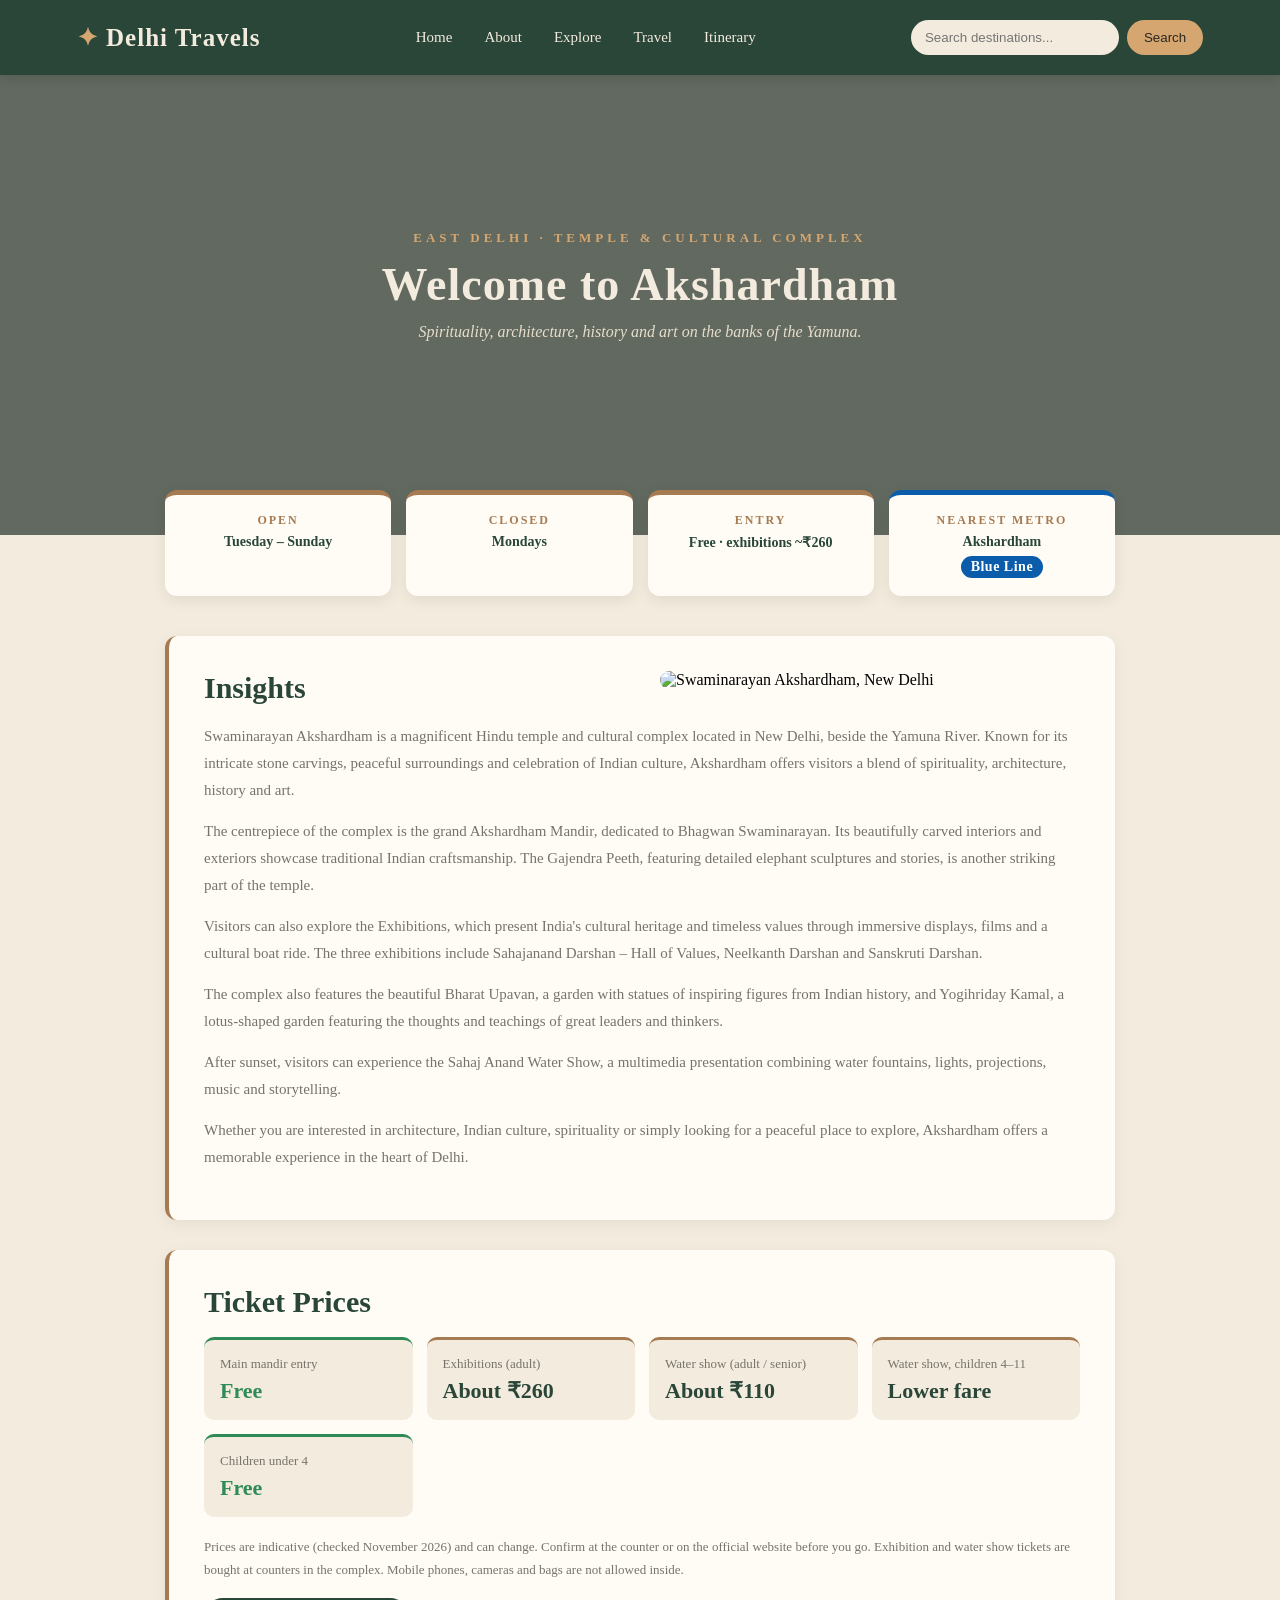
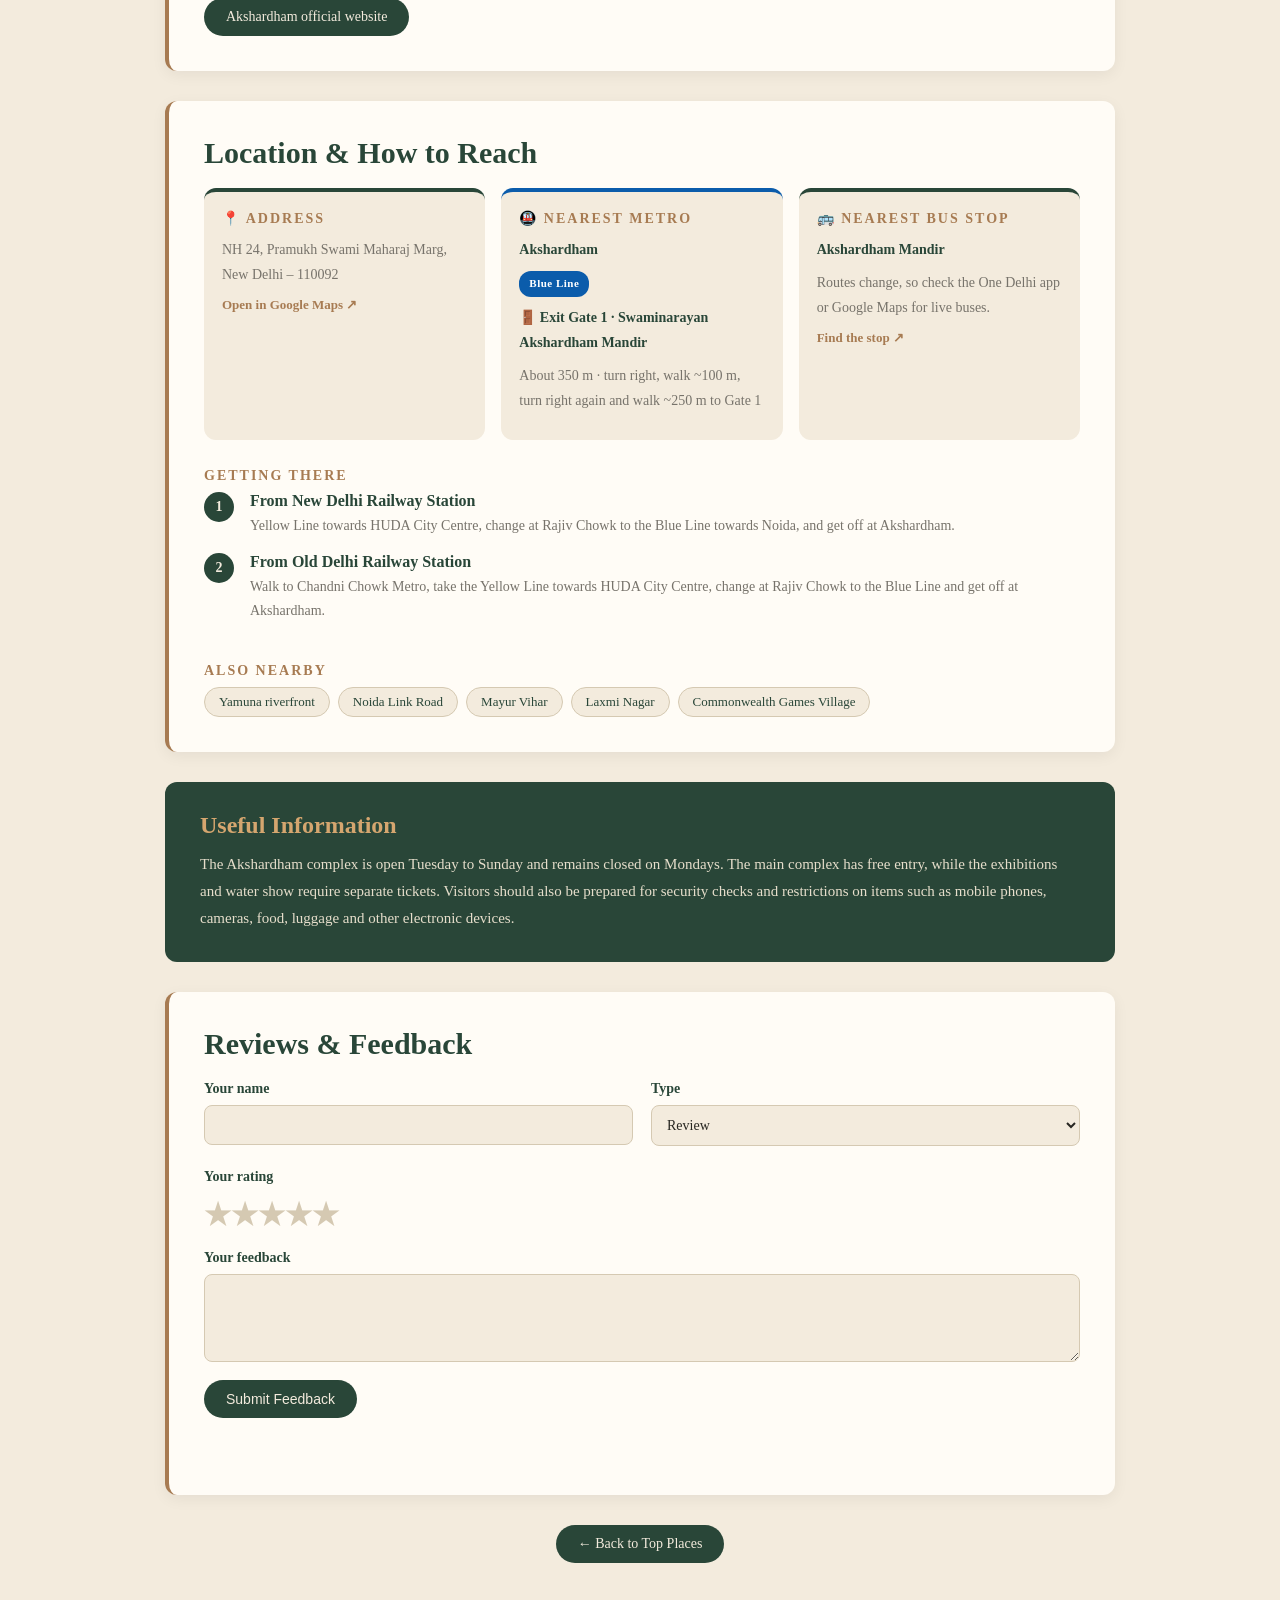
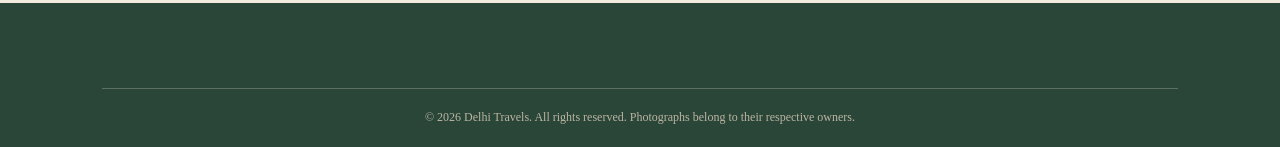
==== commit 22f727e6: "Improved Layout" ====
--- a/Akshardham.html
+++ b/Akshardham.html
@@ -27,9 +27,7 @@
     </div>
 </header>
 
-<div class="place-hero" style="--hero-img: url('akshardham.jpg');"></div>
-
-<div class="place-hero">
+<div class="place-hero" style="--hero-img: url('Akshardham.jpg');">
     <p class="place-subtitle">EAST DELHI · TEMPLE &amp; CULTURAL COMPLEX</p>
     <h1>Welcome to Akshardham</h1>
     <p class="place-tagline">Spirituality, architecture, history and art on the banks of the Yamuna.</p>
@@ -45,7 +43,7 @@
 <main class="place-content">
 
     <section class="place-card">
-        <img src="akshardham.jpg" alt="Swaminarayan Akshardham, New Delhi">
+        <img src="Akshardham.jpg" alt="Swaminarayan Akshardham, New Delhi">
         <h2>Insights</h2>
         <p>Swaminarayan Akshardham is a magnificent Hindu temple and cultural complex located in New Delhi, beside the Yamuna River. Known for its intricate stone carvings, peaceful surroundings and celebration of Indian culture, Akshardham offers visitors a blend of spirituality, architecture, history and art.</p>
         <p>The centrepiece of the complex is the grand Akshardham Mandir, dedicated to Bhagwan Swaminarayan. Its beautifully carved interiors and exteriors showcase traditional Indian craftsmanship. The Gajendra Peeth, featuring detailed elephant sculptures and stories, is another striking part of the temple.</p>
@@ -84,14 +82,7 @@
 
 </main>
 
-<div class="place-extras" data-place="India Gate, New Delhi">
-
-    <!-- MAP -->
-    <section class="place-card">
-        <h2>Find <span class="place-name"></span> on the Map</h2>
-        <iframe class="map-frame" id="place-map" title="Map" loading="lazy"></iframe>
-        <a id="directions-link" class="btn" href="#" target="_blank" rel="noopener">Get Directions</a>
-    </section>
+<div class="place-extras">
 
     <!-- NEARBY -->
     <section class="place-card">
--- a/style-main.css
+++ b/style-main.css
@@ -174,21 +174,6 @@
 .hero-stats strong { color: #D5A66F; font-size: 24px; }
 .hero-stats span { font-size: 12px; letter-spacing: 1px; color: #E6DECB; }
 
-.mainpage {
-    height: 500px;
-    background-image: linear-gradient(rgba(0,0,0,0.45), rgba(0,0,0,0.45)), url("HomePage.png");
-    background-size: cover;
-    background-position: center;
-    display: flex;
-    flex-direction: column;
-    align-items: center;
-    justify-content: center;
-    text-align: center;
-    color: #F3EBDD;
-    padding: 0 20px;
-}
-.mainpage h2 { font-weight: normal; font-style: italic; margin-top: 12px; }
-
 .history-section {
     padding: 70px 8%;
     background-color: #F3EBDD;
@@ -354,12 +339,6 @@
 
 .gallery:hover .photo-track {
     animation-play-state: paused;
-}
-
-@media (prefers-reduced-motion: reduce) {
-    .photo-track {
-        animation: none;
-    }
 }
 
 .section-heading { text-align: center; max-width: 650px; margin: 0 auto 45px; }
@@ -450,74 +429,6 @@
 .place-page img { width: 100%; border-radius: 12px; margin-bottom: 20px; }
 .place-page p { color: #77736B; line-height: 1.8; margin-bottom: 12px; }
 
-/* MOBILE RESPONSIVENESS */
-
-@media (max-width: 768px) {
-    .history-container {
-        grid-template-columns: repeat(2, 1fr);
-    }
-}
-
-@media (max-width: 480px) {
-    .history-container {
-        grid-template-columns: 1fr;
-    }
-}
-
-@media (max-width: 900px) {
-    .travel-container { grid-template-columns: repeat(2, 1fr); }
-    .footer-container { grid-template-columns: 1fr; }
-}
-@media (max-width: 600px) {
-    .travel-container, .itinerary-form { grid-template-columns: 1fr; }
-}
-
-/* ONE SECTION AT A TIME */
-.page {
-    display: none;                         /* all sections hidden by default */
-    min-height: calc(100vh - 75px);        /* selected section fills the screen */
-}
-
-.page:target {
-    display: block;                        /* show only the clicked section */
-}
-
-/* hide the hero when any section is open */
-body:has(.page:target) .mainpage {
-    display: none;
-}
-
-/* SMOOTH FADE-IN */
-.page:target,
-.mainpage {
-    animation: pageFade 0.6s ease;
-}
-
-@keyframes pageFade {
-    from { opacity: 0; transform: translateY(20px); }
-    to   { opacity: 1; transform: translateY(0); }
-}
-
-/* HIGHLIGHT THE ACTIVE NAV LINK */
-body:has(#about:target)     .nav-links a[href="#about"],
-body:has(#explore:target)   .nav-links a[href="#explore"],
-body:has(#travel:target)    .nav-links a[href="#travel"],
-body:has(#itinerary:target) .nav-links a[href="#itinerary"],
-body:not(:has(.page:target)) .nav-links a[href="#home"] {
-    color: #D5A66F;
-}
-
-/* MOBILE + ACCESSIBILITY */
-@media (max-width: 768px) {
-    .mainpage h1 { font-size: 34px; }
-    .mainpage h2 { font-size: 18px; }
-    .hero-stats { flex-wrap: wrap; gap: 15px; position: static; margin-top: 40px; }
-    .mainpage { padding-bottom: 40px; }
-}
-
-@media (prefers-reduced-motion: reduce) {
-    .page:target, .mainpage { animation: none; }
-}
 
 /* STOP SIDEWAYS SCROLL */
 html { overflow-x: hidden; }
@@ -560,33 +471,37 @@
 }
 #toast.show { opacity: 1; transform: translate(-50%, 0); }
 
-/* ITINERARY RESULT */
-.itinerary-result { max-width: 850px; margin: 35px auto 0; }
+/* ITINERARY RESULT: plan on the left, tips on the right */
+.itinerary-result {
+    max-width: 1000px;
+    margin: 35px auto 0;
+    display: grid;
+    grid-template-columns: 1.4fr 1fr;
+    gap: 20px;
+    align-items: start;
+}
+
 .plan-day, .plan-notes {
     border-radius: 12px;
     padding: 25px 30px;
-    margin-bottom: 20px;
+    margin: 0;
     box-shadow: 0 4px 15px rgba(0,0,0,0.06);
 }
-.plan-day { background-color: #FFFCF6; border-left: 4px solid #A77B52; }
-.plan-day h3 { color: #294638; margin-bottom: 12px; }
-.plan-stop { display: flex; gap: 18px; padding: 12px 0; border-bottom: 1px solid #EAE0CC; }
+
+.plan-day   { grid-column: 1; background-color: #FFFCF6; border-left: 4px solid #A77B52; }
+.plan-notes { grid-column: 2; grid-row: 1 / span 3; background-color: #294638; color: #E6DECB; }
+
+.plan-day h3 { color: #294638; font-size: 22px; margin-bottom: 12px; }
+
+.plan-stop { display: flex; gap: 18px; padding: 14px 0; border-bottom: 1px solid #EAE0CC; }
 .plan-stop:last-child { border-bottom: none; }
 .plan-time { min-width: 85px; color: #A77B52; font-weight: bold; font-size: 14px; }
-.plan-stop a { color: #294638; font-weight: bold; text-decoration: none; }
+.plan-stop a { color: #294638; font-weight: bold; text-decoration: none; font-size: 17px; }
 .plan-stop a:hover { color: #A77B52; }
-.plan-stop span { display: block; color: #77736B; font-size: 13px; margin-top: 3px; }
-.plan-notes { background-color: #294638; color: #E6DECB; }
-.plan-notes h3 { color: #D5A66F; margin-bottom: 8px; }
-.plan-notes li { margin: 6px 0 6px 18px; line-height: 1.6; font-size: 14px; }
-
-/* MOBILE + ACCESSIBILITY */
-@media (max-width: 768px) {
-    .mainpage h1 { font-size: 34px; }
-    .mainpage h2 { font-size: 18px; }
-    .hero-stats { flex-wrap: wrap; gap: 15px; position: static; margin-top: 40px; }
-    .mainpage { padding-bottom: 40px; }
-}
-@media (prefers-reduced-motion: reduce) {
-    .page.active, .mainpage { animation: none; }
-}+.plan-stop span { display: block; color: #77736B; font-size: 13px; margin-top: 4px; }
+
+.plan-notes h3 { color: #D5A66F; font-size: 20px; margin-bottom: 10px; }
+.plan-notes ul { list-style: none; }
+.plan-notes li { margin: 0 0 12px; padding-left: 16px; position: relative; line-height: 1.6; font-size: 14px; }
+.plan-notes li::before { content: "•"; color: #D5A66F; position: absolute; left: 0; }
+.plan-notes a { color: #D5A66F; }
--- a/style-branch.css
+++ b/style-branch.css
@@ -101,15 +101,7 @@
     .place-card { padding: 25px 20px; }
 }
 
-/* MAP + NEARBY */
-.map-frame {
-    width: 100%;
-    height: 380px;
-    border: 0;
-    border-radius: 12px;
-    margin-bottom: 18px;
-    background-color: #EAE0CC;
-}
+/* NEARBY */
 .nearby-tabs { display: flex; gap: 10px; flex-wrap: wrap; margin: 18px 0; }
 .nearby-tab {
     padding: 10px 20px;
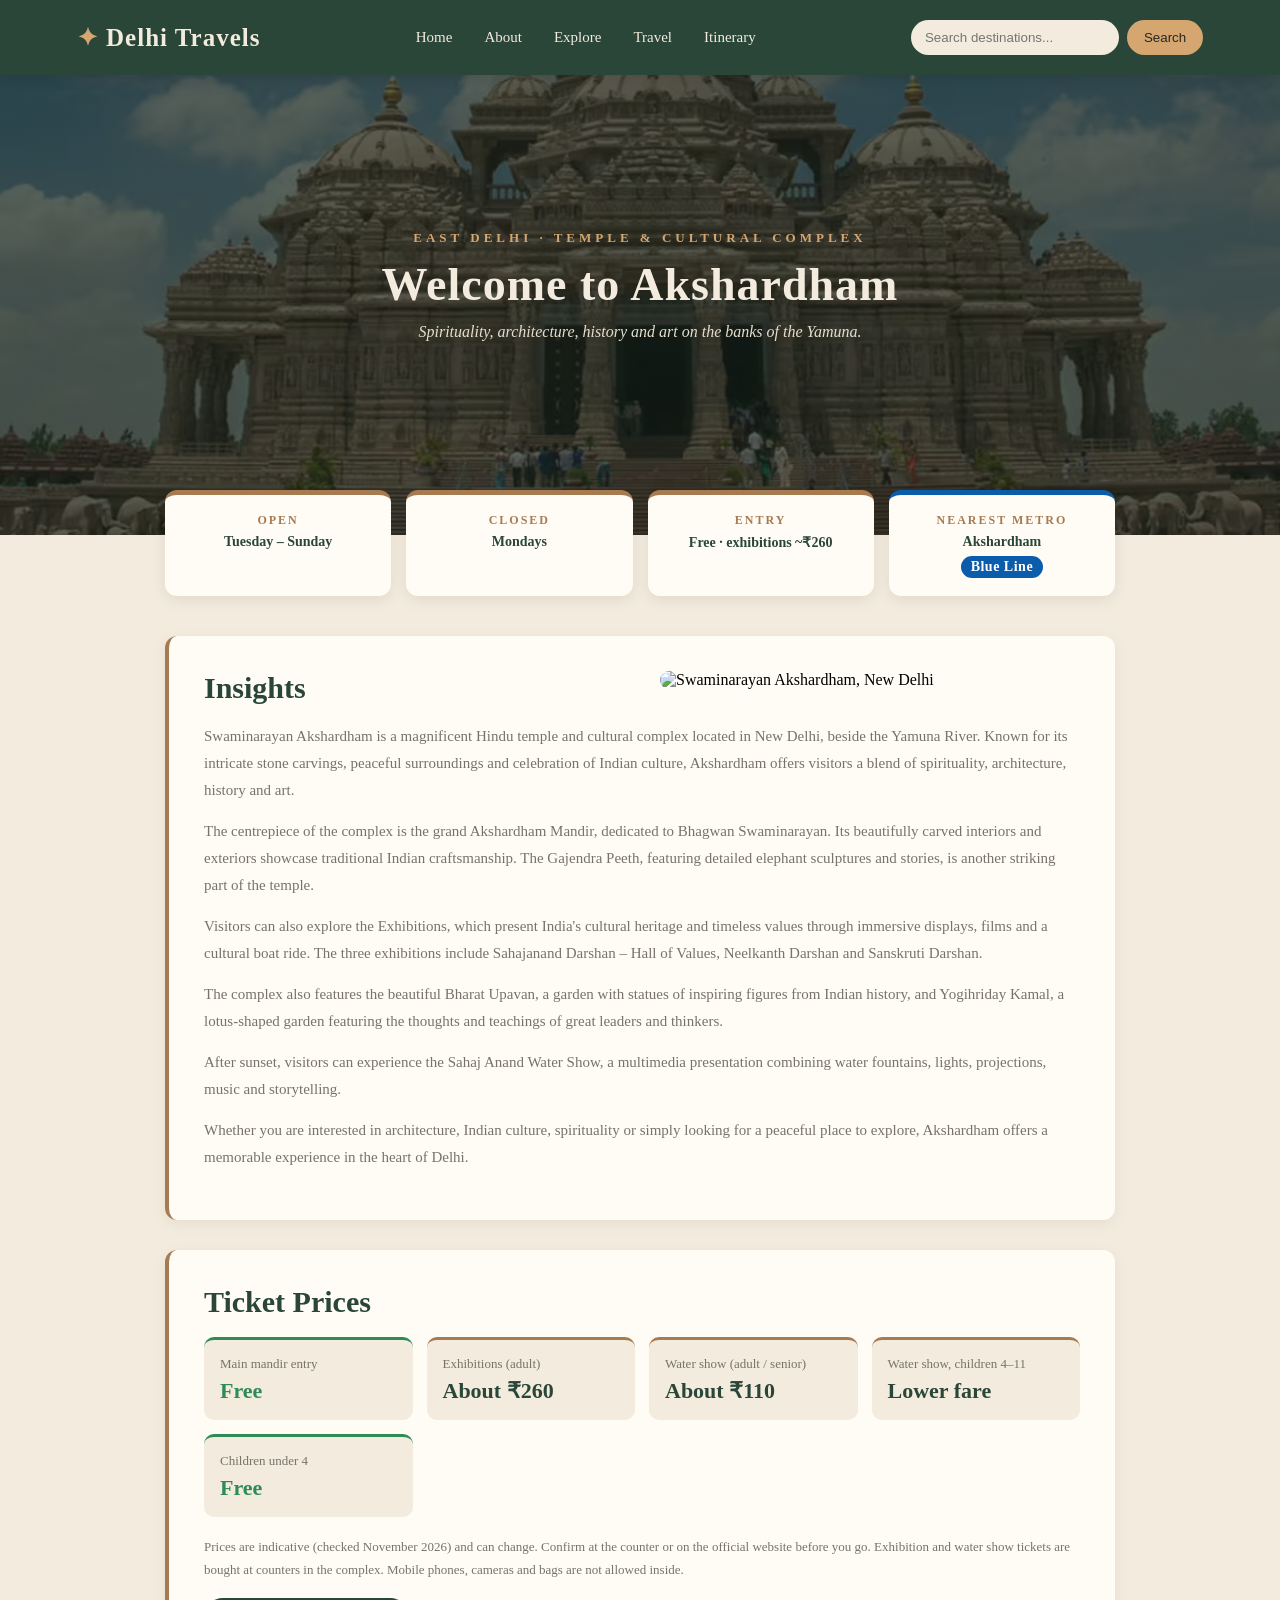
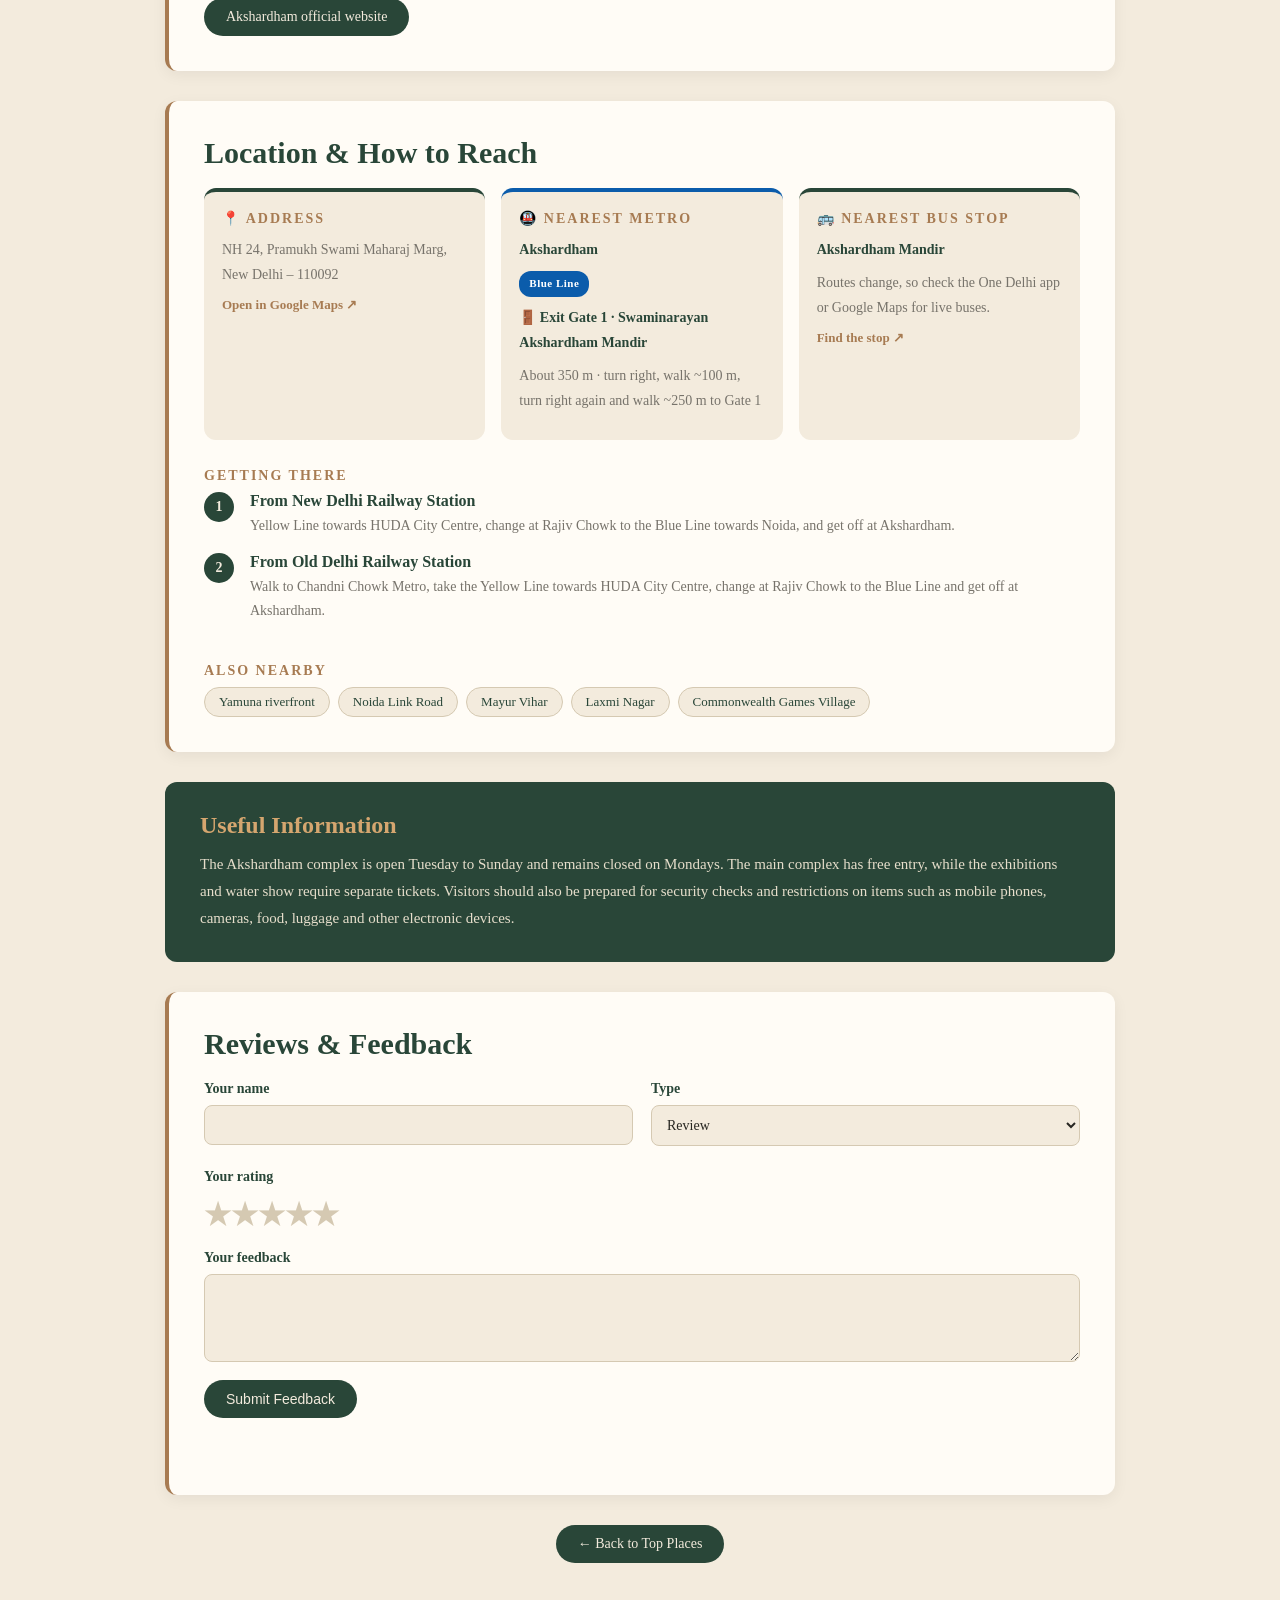
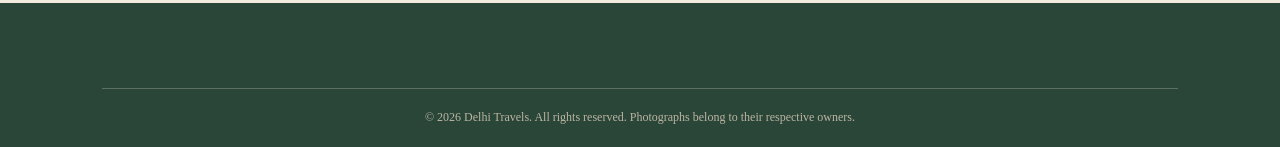
==== commit 2ae0c0e4: "Added Pictures" ====
--- a/Akshardham.html
+++ b/Akshardham.html
@@ -27,7 +27,7 @@
     </div>
 </header>
 
-<div class="place-hero" style="--hero-img: url('Akshardham.jpg');">
+<div class="place-hero" style="--hero-img: url('Akshardham.avif');">
     <p class="place-subtitle">EAST DELHI · TEMPLE &amp; CULTURAL COMPLEX</p>
     <h1>Welcome to Akshardham</h1>
     <p class="place-tagline">Spirituality, architecture, history and art on the banks of the Yamuna.</p>
@@ -84,7 +84,6 @@
 
 <div class="place-extras">
 
-    <!-- NEARBY -->
     <section class="place-card">
         <h2>Explore Near <span class="place-name"></span></h2>
         <p>Find cafes, restaurants and shops around this place.</p>
@@ -97,7 +96,6 @@
         <a id="nearby-link" class="btn" href="#" target="_blank" rel="noopener">Open in Google Maps</a>
     </section>
 
-    <!-- REVIEWS -->
     <section class="place-card">
         <h2>Reviews &amp; Feedback</h2>
         <p class="review-summary" id="review-summary"></p>
--- a/style-main.css
+++ b/style-main.css
@@ -104,7 +104,7 @@
 /* HERO SECTION */
 .mainpage {
     min-height: calc(100vh - 75px);
-    background-image: linear-gradient(rgba(20,35,28,0.65), rgba(20,35,28,0.65)), url("IndiaGate.jpg");
+    background-image: linear-gradient(rgba(20,35,28,0.65), rgba(20,35,28,0.65)), url("HomePage.png");
     background-size: cover;
     background-position: center;
     display: flex;
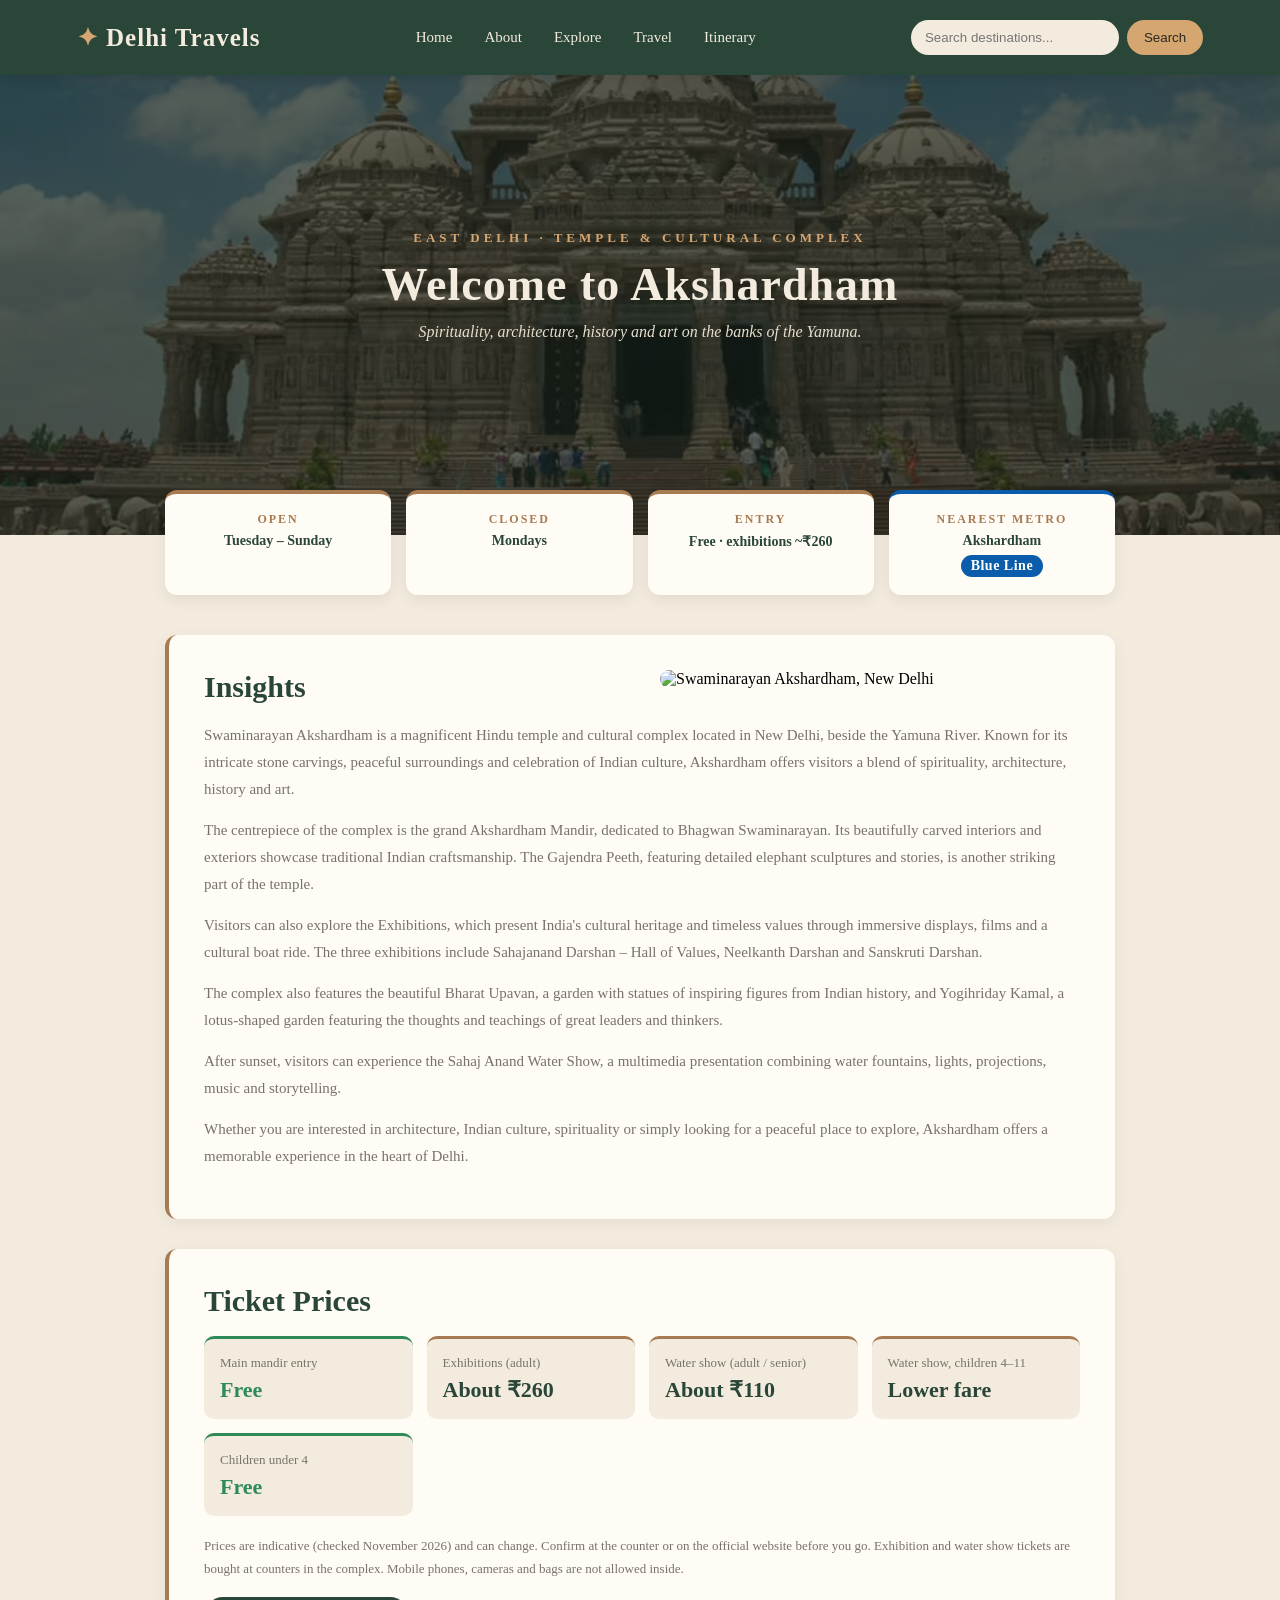
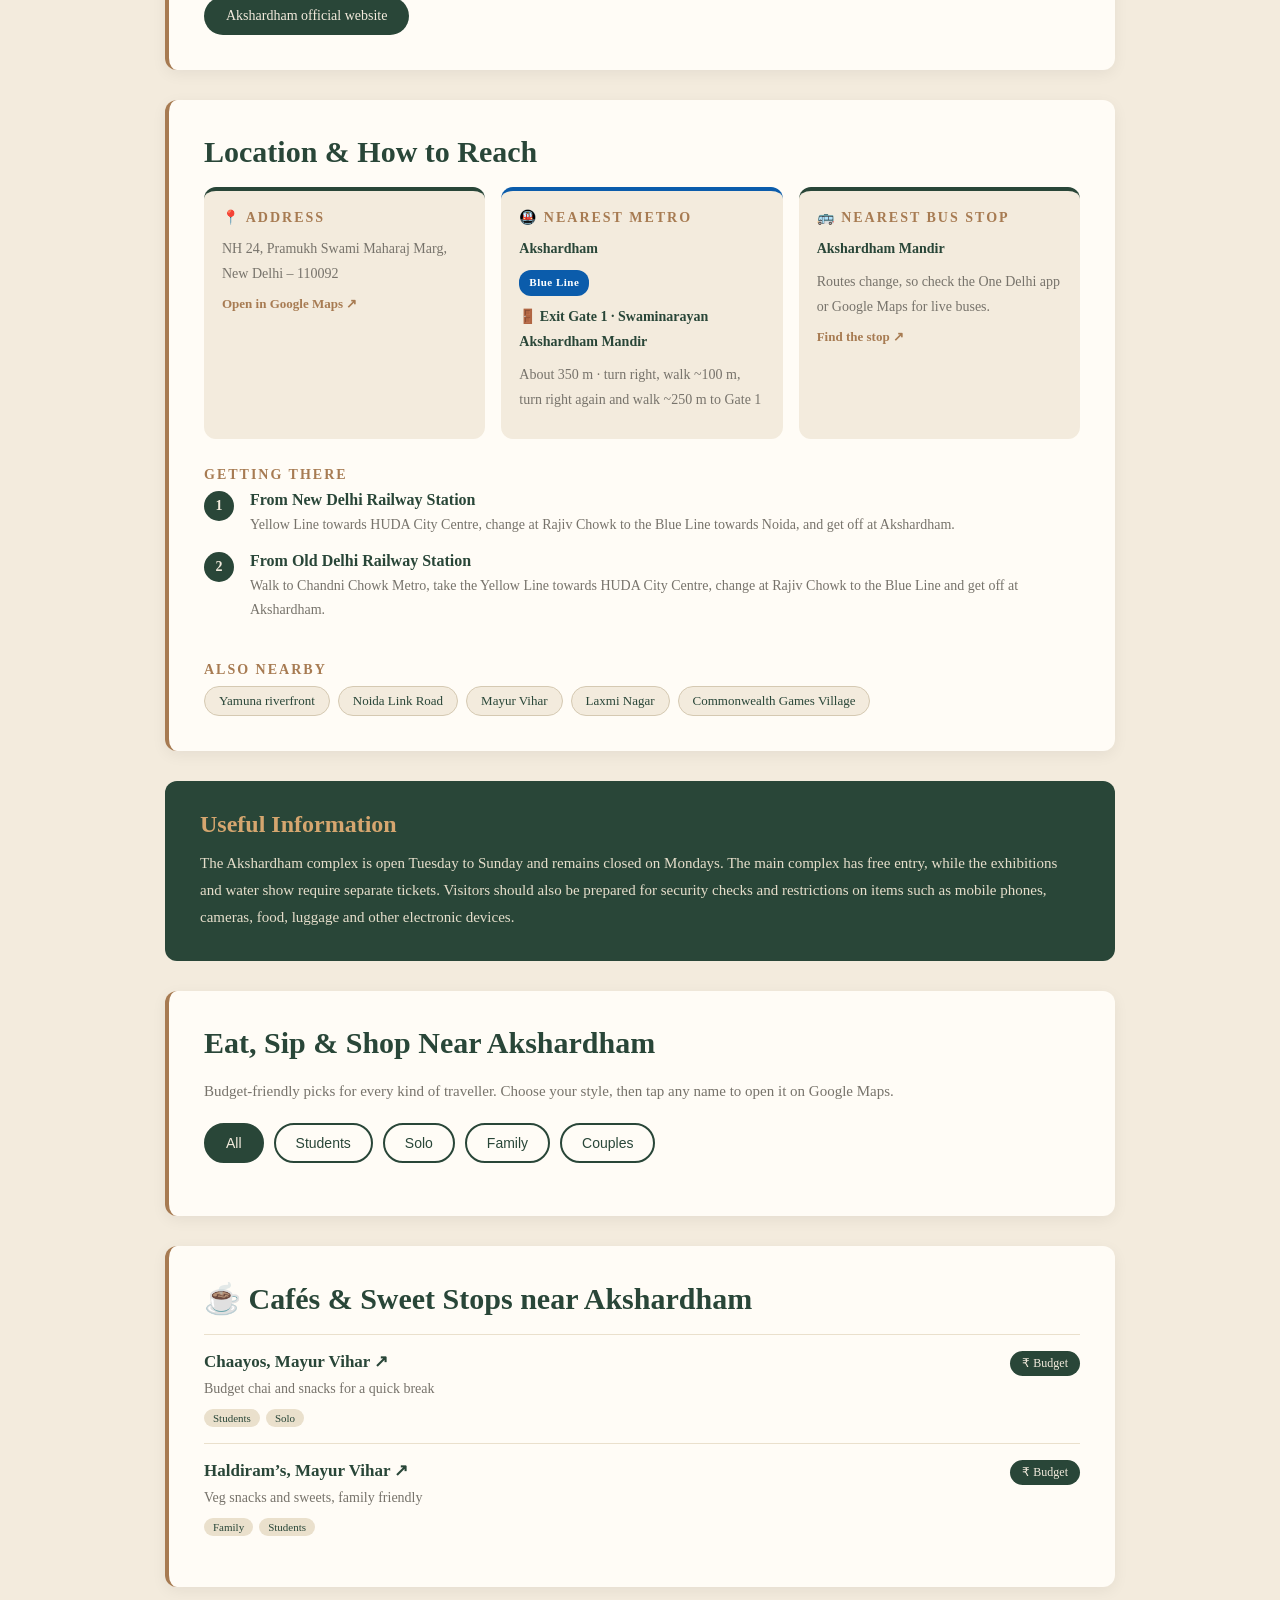
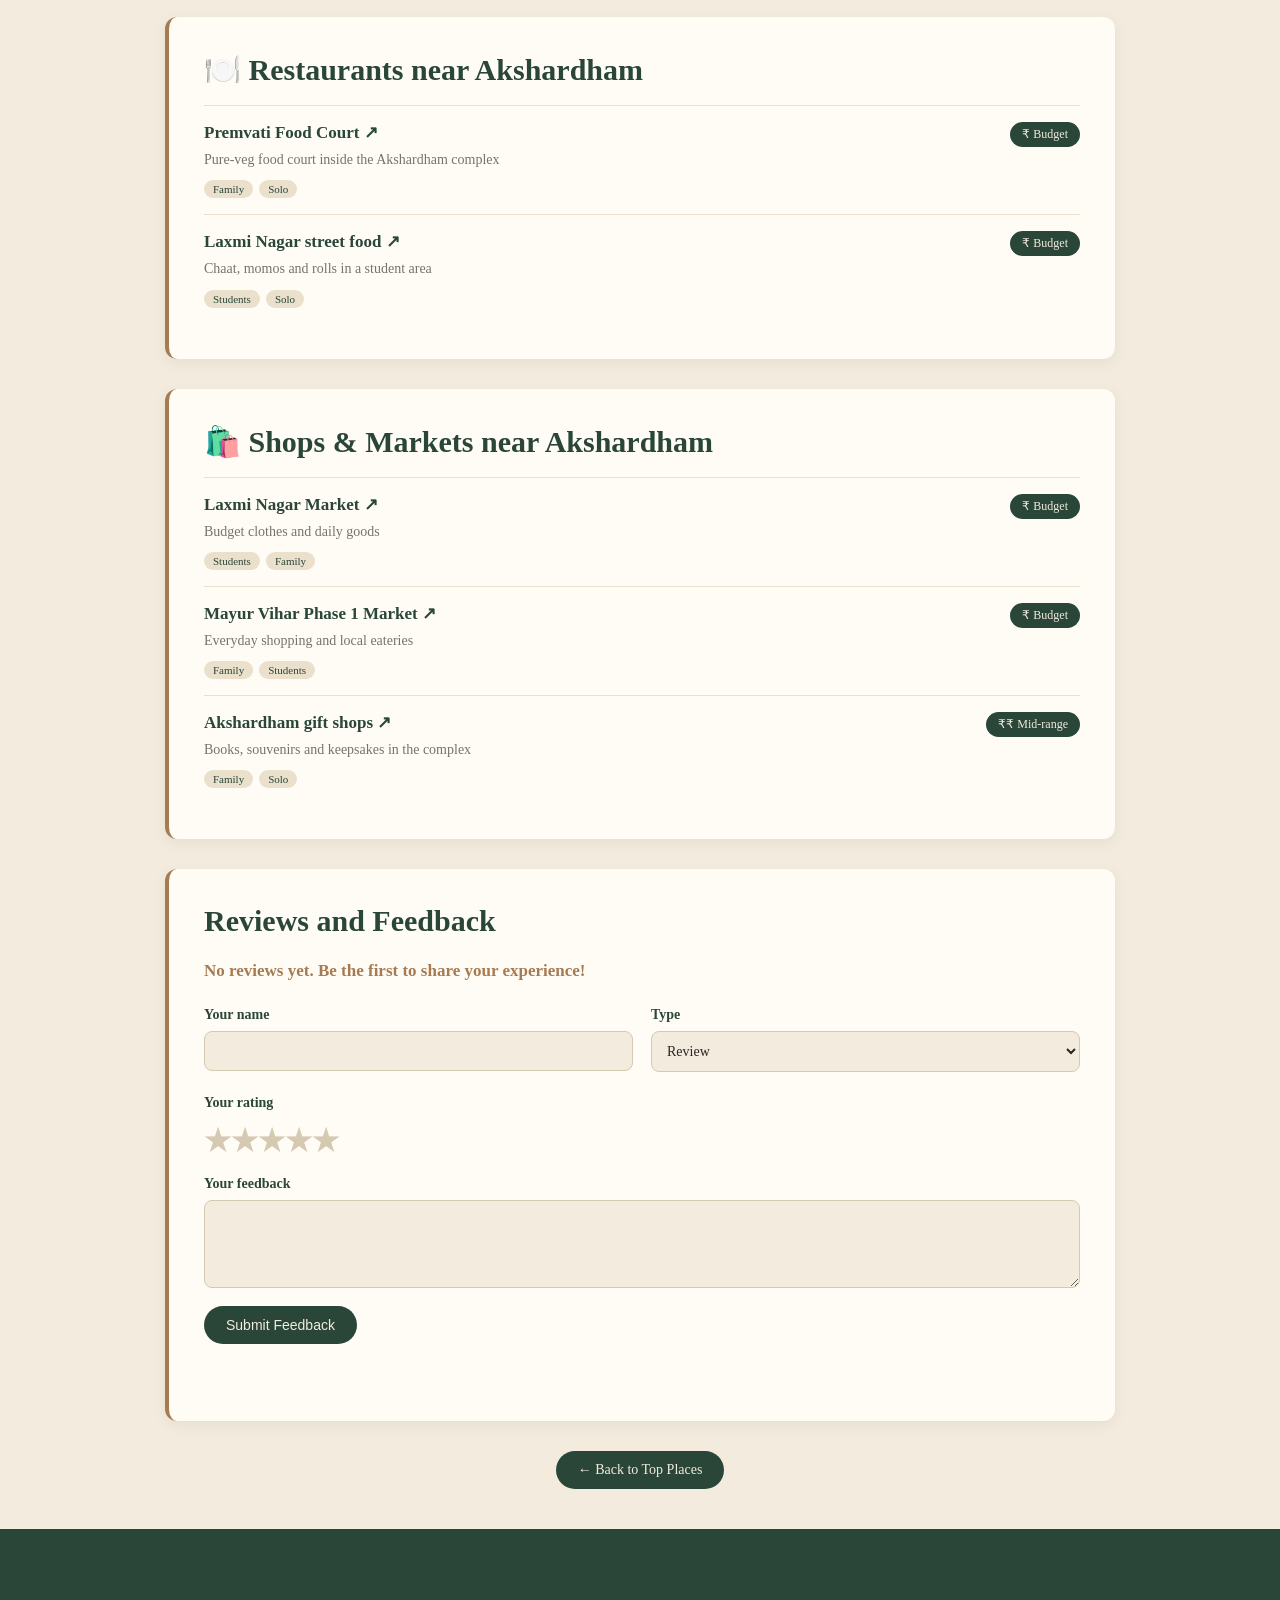
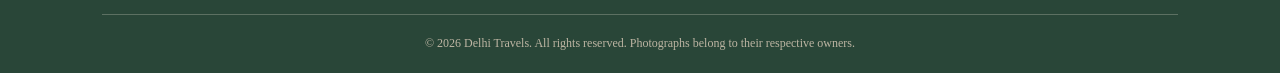
==== commit d71c7405: "Final fixes" ====
--- a/Akshardham.html
+++ b/Akshardham.html
@@ -28,7 +28,7 @@
 </header>
 
 <div class="place-hero" style="--hero-img: url('Akshardham.avif');">
-    <p class="place-subtitle">EAST DELHI · TEMPLE &amp; CULTURAL COMPLEX</p>
+    <p class="place-subtitle">EAST DELHI · TEMPLE & CULTURAL COMPLEX</p>
     <h1>Welcome to Akshardham</h1>
     <p class="place-tagline">Spirituality, architecture, history and art on the banks of the Yamuna.</p>
 </div>
@@ -76,71 +76,59 @@
         <p>The Akshardham complex is open Tuesday to Sunday and remains closed on Mondays. The main complex has free entry, while the exhibitions and water show require separate tickets. Visitors should also be prepared for security checks and restrictions on items such as mobile phones, cameras, food, luggage and other electronic devices.</p>
     </section>
 
+    <div class="place-extras">
+
+        <section class="place-card">
+            <h2>Reviews and Feedback</h2>
+            <p class="review-summary" id="review-summary"></p>
+
+            <form class="review-form" id="review-form">
+                <div class="form-group">
+                    <label for="r-name">Your name</label>
+                    <input type="text" id="r-name" name="name" maxlength="40" required>
+                </div>
+                <div class="form-group">
+                    <label for="r-type">Type</label>
+                    <select id="r-type" name="type">
+                        <option>Review</option>
+                        <option>Suggestion</option>
+                        <option>Report incorrect information</option>
+                    </select>
+                </div>
+                <div class="form-group full">
+                    <p class="field-label">Your rating</p>
+                    <div class="star-input">
+                        <input type="radio" id="s5" name="rating" value="5"><label for="s5">★</label>
+                        <input type="radio" id="s4" name="rating" value="4"><label for="s4">★</label>
+                        <input type="radio" id="s3" name="rating" value="3"><label for="s3">★</label>
+                        <input type="radio" id="s2" name="rating" value="2"><label for="s2">★</label>
+                        <input type="radio" id="s1" name="rating" value="1"><label for="s1">★</label>
+                    </div>
+                </div>
+                <div class="form-group full">
+                    <label for="r-text">Your feedback</label>
+                    <textarea id="r-text" name="text" rows="4" maxlength="500" required></textarea>
+                </div>
+                <div class="full">
+                    <button type="submit" class="btn">Submit Feedback</button>
+                    <p id="review-msg" role="status"></p>
+                </div>
+            </form>
+
+            <div id="review-list"></div>
+        </section>
+
+    </div>
+
     <div class="back-row">
         <a href="index.html#explore" class="btn">← Back to Top Places</a>
     </div>
-
+    
 </main>
-
-<div class="place-extras">
-
-    <section class="place-card">
-        <h2>Explore Near <span class="place-name"></span></h2>
-        <p>Find cafes, restaurants and shops around this place.</p>
-        <div class="nearby-tabs">
-            <button type="button" class="nearby-tab active" data-type="cafes">☕ Cafes</button>
-            <button type="button" class="nearby-tab" data-type="restaurants">🍽️ Restaurants</button>
-            <button type="button" class="nearby-tab" data-type="shops">🛍️ Shops</button>
-        </div>
-        <iframe class="map-frame" id="nearby-map" title="Nearby places" loading="lazy"></iframe>
-        <a id="nearby-link" class="btn" href="#" target="_blank" rel="noopener">Open in Google Maps</a>
-    </section>
-
-    <section class="place-card">
-        <h2>Reviews &amp; Feedback</h2>
-        <p class="review-summary" id="review-summary"></p>
-
-        <form class="review-form" id="review-form">
-            <div class="form-group">
-                <label for="r-name">Your name</label>
-                <input type="text" id="r-name" name="name" maxlength="40" required>
-            </div>
-            <div class="form-group">
-                <label for="r-type">Type</label>
-                <select id="r-type" name="type">
-                    <option>Review</option>
-                    <option>Suggestion</option>
-                    <option>Report incorrect information</option>
-                </select>
-            </div>
-            <div class="form-group full">
-                <p class="field-label">Your rating</p>
-                <div class="star-input">
-                    <input type="radio" id="s5" name="rating" value="5"><label for="s5">★</label>
-                    <input type="radio" id="s4" name="rating" value="4"><label for="s4">★</label>
-                    <input type="radio" id="s3" name="rating" value="3"><label for="s3">★</label>
-                    <input type="radio" id="s2" name="rating" value="2"><label for="s2">★</label>
-                    <input type="radio" id="s1" name="rating" value="1"><label for="s1">★</label>
-                </div>
-            </div>
-            <div class="form-group full">
-                <label for="r-text">Your feedback</label>
-                <textarea id="r-text" name="text" rows="4" maxlength="500" required></textarea>
-            </div>
-            <div class="full">
-                <button type="submit" class="btn">Submit Feedback</button>
-                <p id="review-msg" role="status"></p>
-            </div>
-        </form>
-
-        <div id="review-list"></div>
-    </section>
-
-</div>
 
 <footer class="site-footer">
     <div class="footer-bottom">
-        <p>&copy; 2026 Delhi Travels. All rights reserved. Photographs belong to their respective owners.</p>
+        <p>&copy 2026 Delhi Travels. All rights reserved. Photographs belong to their respective owners.</p>
     </div>
 </footer>
 
--- a/style-main.css
+++ b/style-main.css
@@ -1,5 +1,3 @@
-html { scroll-behavior: smooth; }
-section[id] { scroll-margin-top: 85px; }  
 *{
     margin:0px;
     padding:0px;
@@ -8,8 +6,21 @@
     background-color:#F3EBDD;
 }
 
+/* SMOOTHNESS */
+html { overflow-x: hidden; }
+.page { display: none; min-height: calc(100vh - 75px); }
+.page.active { display: block; animation: pageFade 0.6s ease; }
+.mainpage { animation: pageFade 0.6s ease; }
+.mainpage.is-hidden { display: none; }
+
+@keyframes pageFade {
+    from { opacity: 0; transform: translateY(20px); }
+    to   { opacity: 1; transform: translateY(0); }
+}
+[hidden] { display: none !important; }
+.btn-row { display: flex; gap: 10px; justify-content: center; flex-wrap: wrap; }
+
 /* NAVBAR */
-
 .navbar {
     height: 75px;
     background-color: #294638;
@@ -101,6 +112,29 @@
     background-color: #E8C99F;
 }
 
+.nav-links a.current { color: #D5A66F; }
+.nav-links a.current::after { width: 100%; }
+
+#toast {
+    position: fixed;
+    left: 50%;
+    bottom: 30px;
+    transform: translate(-50%, 20px);
+    background-color: #294638;
+    color: #F3EBDD;
+    border-left: 4px solid #D5A66F;
+    padding: 14px 22px;
+    border-radius: 10px;
+    box-shadow: 0 6px 20px rgba(0,0,0,0.25);
+    opacity: 0;
+    pointer-events: none;
+    transition: 0.4s ease;
+    z-index: 2000;
+    max-width: 90%;
+}
+#toast.show { opacity: 1; transform: translate(-50%, 0); }
+
+
 /* HERO SECTION */
 .mainpage {
     min-height: calc(100vh - 75px);
@@ -158,7 +192,6 @@
 .hero-btn-outline { border: 2px solid #F3EBDD; color: #F3EBDD; }
 .hero-btn-outline:hover { background-color: #F3EBDD; color: #294638; }
 
-/* HERO STATS STRIP */
 .hero-stats {
     position: absolute;
     bottom: 0;
@@ -174,6 +207,7 @@
 .hero-stats strong { color: #D5A66F; font-size: 24px; }
 .hero-stats span { font-size: 12px; letter-spacing: 1px; color: #E6DECB; }
 
+/*HISTORY SECTION*/
 .history-section {
     padding: 70px 8%;
     background-color: #F3EBDD;
@@ -403,6 +437,40 @@
 .choices legend { width: 100%; margin-bottom: 8px; }
 .choices label { font-weight: normal; color: #77736B; }
 .form-btn { grid-column: 1 / -1; justify-self: center; padding: 13px 34px; font-size: 15px; }
+
+.itinerary-result {
+    max-width: 1000px;
+    margin: 35px auto 0;
+    display: grid;
+    grid-template-columns: 1.4fr 1fr;
+    gap: 20px;
+    align-items: start;
+}
+
+.plan-day, .plan-notes {
+    border-radius: 12px;
+    padding: 25px 30px;
+    margin: 0;
+    box-shadow: 0 4px 15px rgba(0,0,0,0.06);
+}
+
+.plan-day   { grid-column: 1; background-color: #FFFCF6; border-left: 4px solid #A77B52; }
+.plan-notes { grid-column: 2; grid-row: 1 / span 3; background-color: #294638; color: #E6DECB; }
+
+.plan-day h3 { color: #294638; font-size: 22px; margin-bottom: 12px; }
+
+.plan-stop { display: flex; gap: 18px; padding: 14px 0; border-bottom: 1px solid #EAE0CC; }
+.plan-stop:last-child { border-bottom: none; }
+.plan-time { min-width: 85px; color: #A77B52; font-weight: bold; font-size: 14px; }
+.plan-stop a { color: #294638; font-weight: bold; text-decoration: none; font-size: 17px; }
+.plan-stop a:hover { color: #A77B52; }
+.plan-stop span { display: block; color: #77736B; font-size: 13px; margin-top: 4px; }
+
+.plan-notes h3 { color: #D5A66F; font-size: 20px; margin-bottom: 10px; }
+.plan-notes ul { list-style: none; }
+.plan-notes li { margin: 0 0 12px; padding-left: 16px; position: relative; line-height: 1.6; font-size: 14px; }
+.plan-notes li::before { content: "•"; color: #D5A66F; position: absolute; left: 0; }
+.plan-notes a { color: #D5A66F; }
 
 /* FOOTER */
 .site-footer { background-color: #294638; color: #F3EBDD; padding: 50px 8% 20px; }
@@ -421,87 +489,4 @@
     font-size: 12px;
     line-height: 1.7;
     color: #BDB5A3;
-}
-
-/* PLACE PAGES */
-.place-page { max-width: 850px; margin: 50px auto; padding: 0 20px; }
-.place-page h1 { color: #294638; margin-bottom: 20px; }
-.place-page img { width: 100%; border-radius: 12px; margin-bottom: 20px; }
-.place-page p { color: #77736B; line-height: 1.8; margin-bottom: 12px; }
-
-
-/* STOP SIDEWAYS SCROLL */
-html { overflow-x: hidden; }
-
-/* ONE SECTION AT A TIME (controlled by script.js) */
-.page { display: none; min-height: calc(100vh - 75px); }
-.page.active { display: block; animation: pageFade 0.6s ease; }
-.mainpage { animation: pageFade 0.6s ease; }
-.mainpage.is-hidden { display: none; }
-
-@keyframes pageFade {
-    from { opacity: 0; transform: translateY(20px); }
-    to   { opacity: 1; transform: translateY(0); }
-}
-
-/* ACTIVE NAV LINK */
-.nav-links a.current { color: #D5A66F; }
-.nav-links a.current::after { width: 100%; }
-
-/* TRAVEL: two buttons on one card */
-.btn-row { display: flex; gap: 10px; justify-content: center; flex-wrap: wrap; }
-
-/* SEARCH MESSAGE (toast) */
-#toast {
-    position: fixed;
-    left: 50%;
-    bottom: 30px;
-    transform: translate(-50%, 20px);
-    background-color: #294638;
-    color: #F3EBDD;
-    border-left: 4px solid #D5A66F;
-    padding: 14px 22px;
-    border-radius: 10px;
-    box-shadow: 0 6px 20px rgba(0,0,0,0.25);
-    opacity: 0;
-    pointer-events: none;
-    transition: 0.4s ease;
-    z-index: 2000;
-    max-width: 90%;
-}
-#toast.show { opacity: 1; transform: translate(-50%, 0); }
-
-/* ITINERARY RESULT: plan on the left, tips on the right */
-.itinerary-result {
-    max-width: 1000px;
-    margin: 35px auto 0;
-    display: grid;
-    grid-template-columns: 1.4fr 1fr;
-    gap: 20px;
-    align-items: start;
-}
-
-.plan-day, .plan-notes {
-    border-radius: 12px;
-    padding: 25px 30px;
-    margin: 0;
-    box-shadow: 0 4px 15px rgba(0,0,0,0.06);
-}
-
-.plan-day   { grid-column: 1; background-color: #FFFCF6; border-left: 4px solid #A77B52; }
-.plan-notes { grid-column: 2; grid-row: 1 / span 3; background-color: #294638; color: #E6DECB; }
-
-.plan-day h3 { color: #294638; font-size: 22px; margin-bottom: 12px; }
-
-.plan-stop { display: flex; gap: 18px; padding: 14px 0; border-bottom: 1px solid #EAE0CC; }
-.plan-stop:last-child { border-bottom: none; }
-.plan-time { min-width: 85px; color: #A77B52; font-weight: bold; font-size: 14px; }
-.plan-stop a { color: #294638; font-weight: bold; text-decoration: none; font-size: 17px; }
-.plan-stop a:hover { color: #A77B52; }
-.plan-stop span { display: block; color: #77736B; font-size: 13px; margin-top: 4px; }
-
-.plan-notes h3 { color: #D5A66F; font-size: 20px; margin-bottom: 10px; }
-.plan-notes ul { list-style: none; }
-.plan-notes li { margin: 0 0 12px; padding-left: 16px; position: relative; line-height: 1.6; font-size: 14px; }
-.plan-notes li::before { content: "•"; color: #D5A66F; position: absolute; left: 0; }
-.plan-notes a { color: #D5A66F; }+}
--- a/style-branch.css
+++ b/style-branch.css
@@ -1,15 +1,3 @@
-*{
-    margin:0px;
-    padding:0px;
-}
-body{
-    background-color:#F3EBDD;
-}
-h1{
-    text-align: center;
-}
-
-/* BANNER */
 .place-hero {
     min-height: 340px;
     background-image: linear-gradient(rgba(20,35,28,0.65), rgba(20,35,28,0.65)), var(--hero-img);
@@ -27,7 +15,6 @@
 .place-subtitle { color: #D5A66F; letter-spacing: 4px; font-size: 13px; font-weight: bold; margin-bottom: 12px; }
 .place-tagline { color: #E6DECB; font-style: italic; margin-top: 12px; }
 
-/* QUICK FACTS STRIP */
 .quick-facts {
     max-width: 950px;
     margin: -45px auto 0;
@@ -62,13 +49,12 @@
     box-shadow: 0 4px 15px rgba(0,0,0,0.06);
     margin-bottom: 30px;
 }
-.place-card::after { content: ""; display: block; clear: both; }   /* contains the floated image */
+.place-card::after { content: ""; display: block; clear: both; }
 
 .place-card h2 { color: #294638; font-size: 30px; margin-bottom: 18px; }
 .place-card h3 { color: #A77B52; font-size: 14px; letter-spacing: 2px; margin: 24px 0 8px; }
 .place-card p  { color: #77736B; font-size: 15px; line-height: 1.8; margin-bottom: 14px; }
 
-/* image floats right inside the Insights card */
 .place-card img {
     float: right;
     width: 420px;
@@ -90,17 +76,6 @@
 
 .back-row { text-align: center; }
 
-/* MOBILE */
-@media (max-width: 768px) {
-    .quick-facts { grid-template-columns: repeat(2, 1fr); }
-    .place-card img { float: none; display: block; width: 100%; margin: 0 0 20px; }
-    .place-hero h1 { font-size: 32px; }
-}
-@media (max-width: 480px) {
-    .quick-facts { grid-template-columns: 1fr; }
-    .place-card { padding: 25px 20px; }
-}
-
 /* NEARBY */
 .nearby-tabs { display: flex; gap: 10px; flex-wrap: wrap; margin: 18px 0; }
 .nearby-tab {
@@ -114,48 +89,6 @@
     transition: 0.3s ease;
 }
 .nearby-tab:hover, .nearby-tab.active { background-color: #294638; color: #F3EBDD; }
-
-/* REVIEWS */
-.review-summary { color: #A77B52 !important; font-weight: bold; font-size: 17px !important; }
-.review-form { display: grid; grid-template-columns: 1fr 1fr; gap: 18px; margin: 20px 0 30px; }
-.review-form .full { grid-column: 1 / -1; }
-.review-form .field-label { color: #294638; font-weight: bold; font-size: 14px; margin: 0; }
-.review-form input[type="text"], .review-form textarea, .review-form select {
-    padding: 11px;
-    border: 1px solid #D5C9B2;
-    border-radius: 8px;
-    background-color: #F3EBDD;
-    color: #282722;
-    font-family: inherit;
-    font-size: 14px;
-}
-#review-msg { margin: 12px 0 0; color: #294638 !important; font-weight: bold; }
-
-/* STAR RATING (pure CSS) */
-.star-input { display: flex; flex-direction: row-reverse; justify-content: flex-end; }
-.star-input input { display: none; }
-.star-input label { font-size: 30px; color: #D5C9B2; cursor: pointer; transition: color 0.2s; }
-.star-input input:checked ~ label,
-.star-input label:hover,
-.star-input label:hover ~ label { color: #D5A66F; }
-
-/* REVIEW LIST */
-.review-item { padding: 16px 0; border-top: 1px solid #EAE0CC; }
-.review-head { display: flex; justify-content: space-between; align-items: center; }
-.review-head strong { color: #294638; }
-.review-stars { color: #D5A66F; letter-spacing: 2px; }
-.review-item small { color: #A77B52; }
-.review-item p { margin: 8px 0 0; }
-
-@media (max-width: 768px) {
-    .review-form { grid-template-columns: 1fr; }
-    .map-frame { height: 300px; }
-}
-[hidden] { display: none !important; }
-
-/* METRO LINE BADGES (top strip + location) */
-.line-badge { display: inline-block; padding: 3px 10px; border-radius: 12px; font-size: 11px; font-weight: bold; letter-spacing: 0.5px; }
-.quick-facts div { border-top-width: 5px; }
 
 /* TICKETS */
 .ticket-grid { display: grid; grid-template-columns: repeat(auto-fit, minmax(190px, 1fr)); gap: 14px; margin: 6px 0 18px; }
@@ -205,7 +138,34 @@
 .price-pill { white-space: nowrap; background: #294638; color: #F3EBDD; border-radius: 14px; padding: 5px 12px; font-size: 12px; }
 .place-card .empty { font-style: italic; }
 
-@media (max-width: 768px) {
-    .loc-grid { grid-template-columns: 1fr; }
-    .spot { flex-direction: column; gap: 8px; }
-}+/* REVIEWS */
+.review-summary { color: #A77B52 !important; font-weight: bold; font-size: 17px !important; }
+.review-form { display: grid; grid-template-columns: 1fr 1fr; gap: 18px; margin: 20px 0 30px; }
+.review-form .full { grid-column: 1 / -1; }
+.review-form .field-label { color: #294638; font-weight: bold; font-size: 14px; margin: 0; }
+.review-form input[type="text"], .review-form textarea, .review-form select {
+    padding: 11px;
+    border: 1px solid #D5C9B2;
+    border-radius: 8px;
+    background-color: #F3EBDD;
+    color: #282722;
+    font-family: inherit;
+    font-size: 14px;
+}
+#review-msg { margin: 12px 0 0; color: #294638 !important; font-weight: bold; }
+
+.star-input { display: flex; flex-direction: row-reverse; justify-content: flex-end; }
+.star-input input { display: none; }
+.star-input label { font-size: 30px; color: #D5C9B2; cursor: pointer; transition: color 0.2s; }
+.star-input input:checked ~ label,
+.star-input label:hover,
+.star-input label:hover ~ label { color: #D5A66F; }
+
+.review-item { padding: 16px 0; border-top: 1px solid #EAE0CC; }
+.review-head { display: flex; justify-content: space-between; align-items: center; }
+.review-head strong { color: #294638; }
+.review-stars { color: #D5A66F; letter-spacing: 2px; }
+.review-item small { color: #A77B52; }
+.review-item p { margin: 8px 0 0; }
+
+.line-badge { display: inline-block; padding: 3px 10px; border-radius: 12px; font-size: 11px; font-weight: bold; letter-spacing: 0.5px; }
